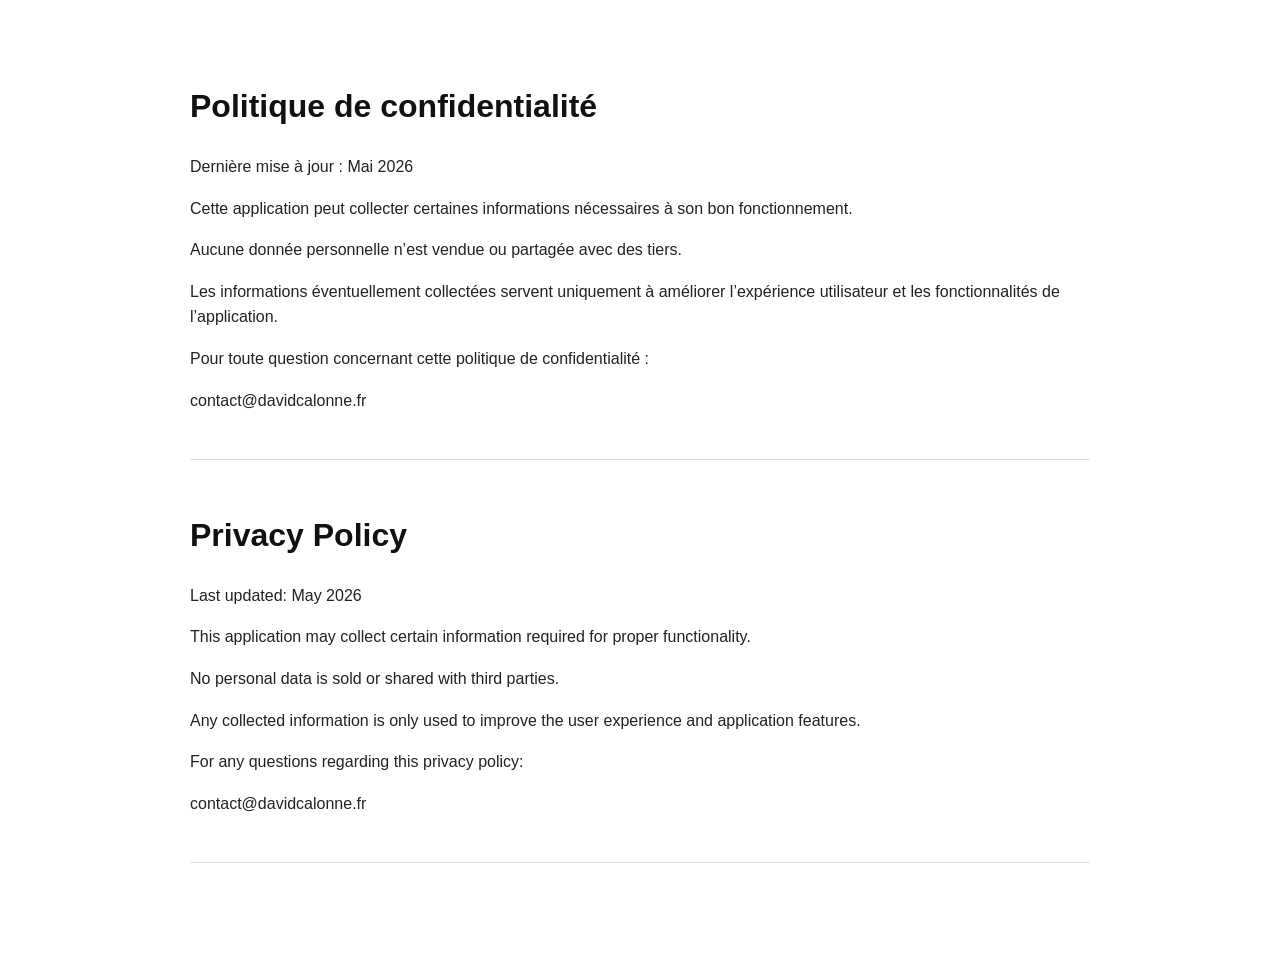
==== privacy.html @ a15825bd "add" ====
<!DOCTYPE html>
<html lang="fr">
<head>
  <meta charset="UTF-8" />
  <meta name="viewport" content="width=device-width, initial-scale=1.0" />
  <title>Privacy Policy / Politique de confidentialité</title>
  <style>
    body {
      font-family: Arial, sans-serif;
      max-width: 900px;
      margin: 40px auto;
      padding: 20px;
      line-height: 1.6;
      color: #222;
    }

    h1, h2 {
      color: #111;
    }

    .lang {
      margin-bottom: 50px;
      padding-bottom: 30px;
      border-bottom: 1px solid #ddd;
    }
  </style>
</head>
<body>

  <div class="lang">
    <h1>Politique de confidentialité</h1>

    <p>Dernière mise à jour : Mai 2026</p>

    <p>
      Cette application peut collecter certaines informations nécessaires
      à son bon fonctionnement.
    </p>

    <p>
      Aucune donnée personnelle n’est vendue ou partagée avec des tiers.
    </p>

    <p>
      Les informations éventuellement collectées servent uniquement
      à améliorer l’expérience utilisateur et les fonctionnalités
      de l’application.
    </p>

    <p>
      Pour toute question concernant cette politique de confidentialité :
    </p>

    <p>
      contact@davidcalonne.fr
    </p>
  </div>

  <div class="lang">
    <h1>Privacy Policy</h1>

    <p>Last updated: May 2026</p>

    <p>
      This application may collect certain information required
      for proper functionality.
    </p>

    <p>
      No personal data is sold or shared with third parties.
    </p>

    <p>
      Any collected information is only used to improve the user
      experience and application features.
    </p>

    <p>
      For any questions regarding this privacy policy:
    </p>

    <p>
      contact@davidcalonne.fr
    </p>
  </div>

</body>
</html>
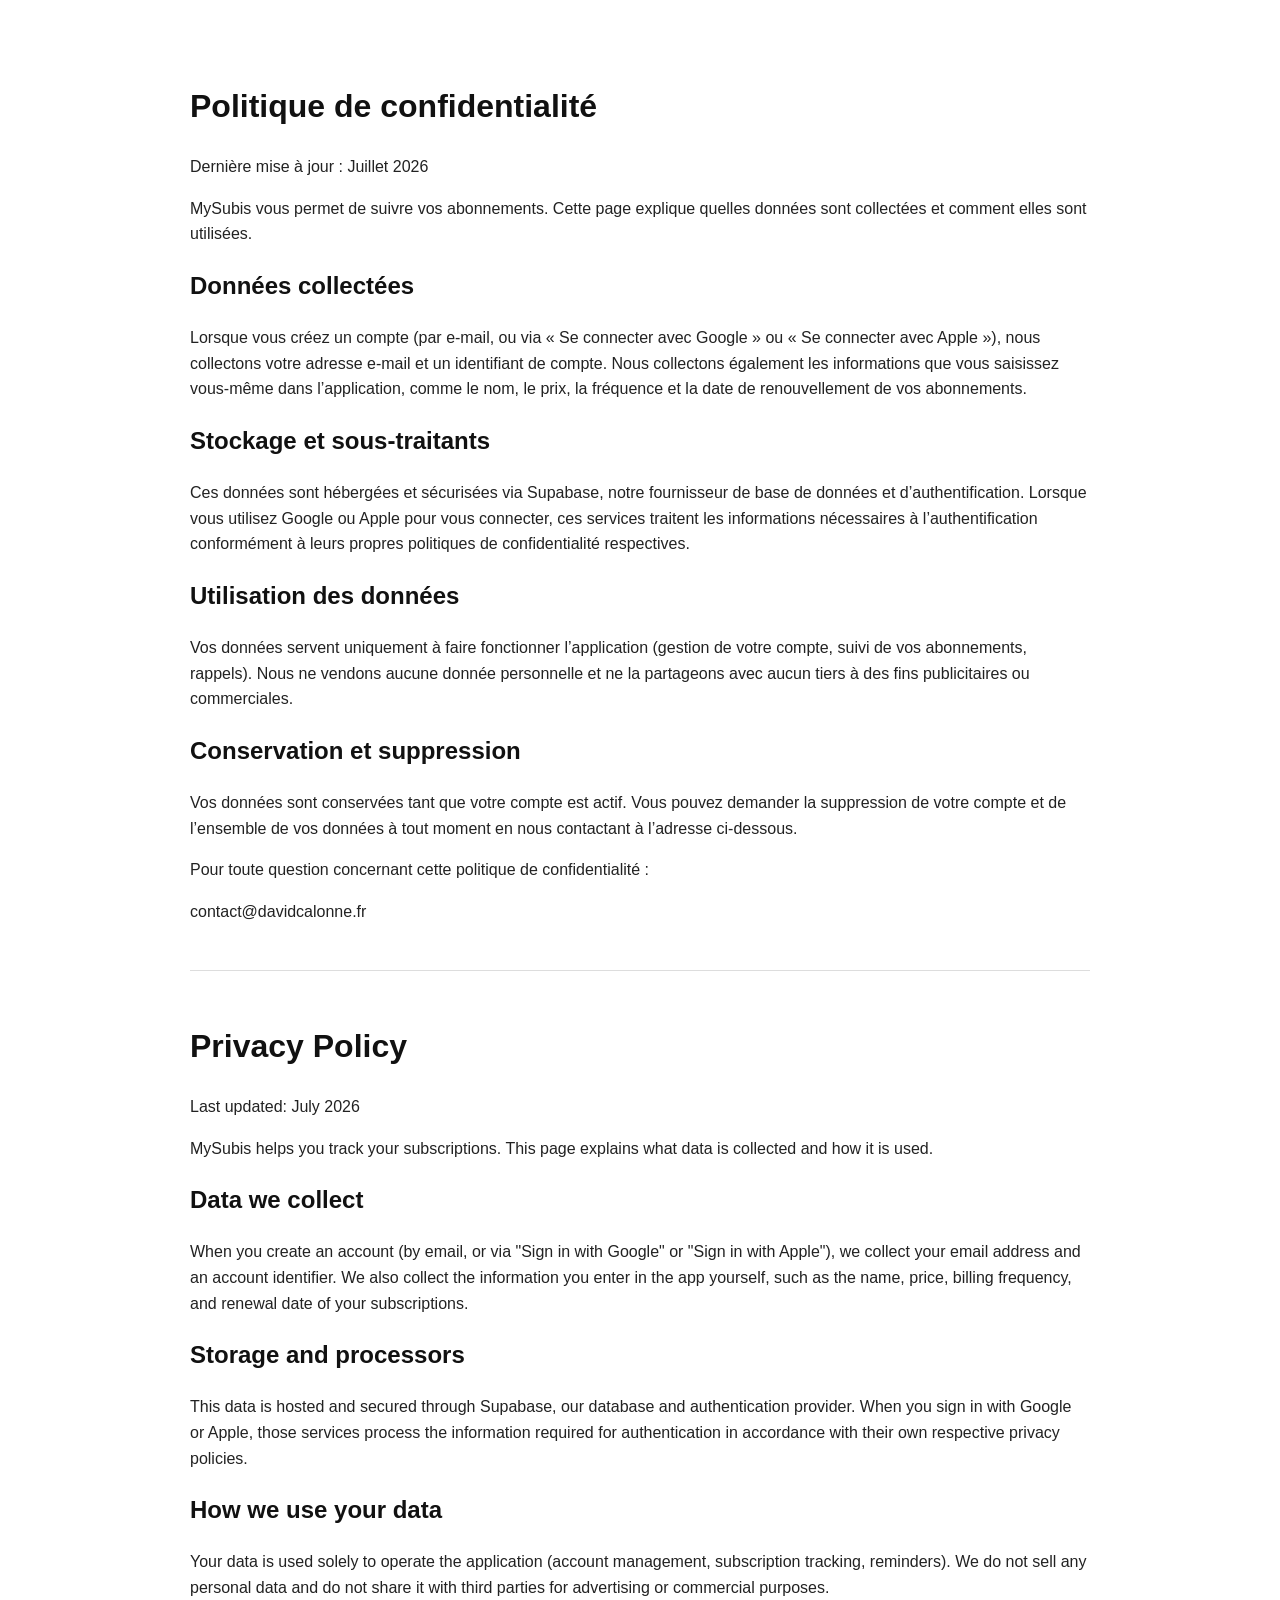
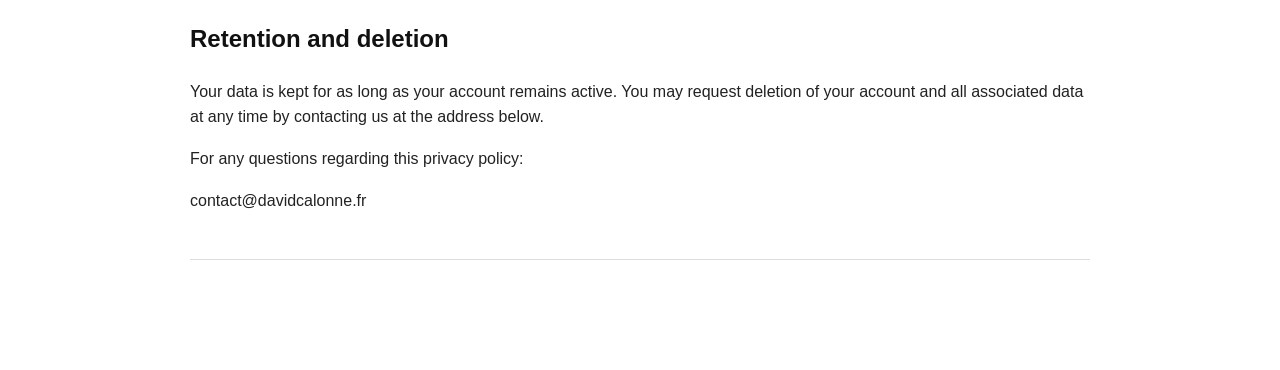
==== commit 5ed17696: "update" ====
--- a/privacy.html
+++ b/privacy.html
@@ -30,21 +30,46 @@
   <div class="lang">
     <h1>Politique de confidentialité</h1>
 
-    <p>Dernière mise à jour : Mai 2026</p>
+    <p>Dernière mise à jour : Juillet 2026</p>
 
     <p>
-      Cette application peut collecter certaines informations nécessaires
-      à son bon fonctionnement.
+      MySubis vous permet de suivre vos abonnements. Cette page explique
+      quelles données sont collectées et comment elles sont utilisées.
     </p>
 
+    <h2>Données collectées</h2>
     <p>
-      Aucune donnée personnelle n’est vendue ou partagée avec des tiers.
+      Lorsque vous créez un compte (par e-mail, ou via « Se connecter avec
+      Google » ou « Se connecter avec Apple »), nous collectons votre adresse
+      e-mail et un identifiant de compte. Nous collectons également les
+      informations que vous saisissez vous-même dans l’application, comme
+      le nom, le prix, la fréquence et la date de renouvellement de vos
+      abonnements.
     </p>
 
+    <h2>Stockage et sous-traitants</h2>
     <p>
-      Les informations éventuellement collectées servent uniquement
-      à améliorer l’expérience utilisateur et les fonctionnalités
-      de l’application.
+      Ces données sont hébergées et sécurisées via Supabase, notre
+      fournisseur de base de données et d’authentification. Lorsque vous
+      utilisez Google ou Apple pour vous connecter, ces services traitent
+      les informations nécessaires à l’authentification conformément à
+      leurs propres politiques de confidentialité respectives.
+    </p>
+
+    <h2>Utilisation des données</h2>
+    <p>
+      Vos données servent uniquement à faire fonctionner l’application
+      (gestion de votre compte, suivi de vos abonnements, rappels).
+      Nous ne vendons aucune donnée personnelle et ne la partageons avec
+      aucun tiers à des fins publicitaires ou commerciales.
+    </p>
+
+    <h2>Conservation et suppression</h2>
+    <p>
+      Vos données sont conservées tant que votre compte est actif.
+      Vous pouvez demander la suppression de votre compte et de
+      l’ensemble de vos données à tout moment en nous contactant à
+      l’adresse ci-dessous.
     </p>
 
     <p>
@@ -59,20 +84,43 @@
   <div class="lang">
     <h1>Privacy Policy</h1>
 
-    <p>Last updated: May 2026</p>
+    <p>Last updated: July 2026</p>
 
     <p>
-      This application may collect certain information required
-      for proper functionality.
+      MySubis helps you track your subscriptions. This page explains what
+      data is collected and how it is used.
     </p>
 
+    <h2>Data we collect</h2>
     <p>
-      No personal data is sold or shared with third parties.
+      When you create an account (by email, or via "Sign in with Google" or
+      "Sign in with Apple"), we collect your email address and an account
+      identifier. We also collect the information you enter in the app
+      yourself, such as the name, price, billing frequency, and renewal
+      date of your subscriptions.
     </p>
 
+    <h2>Storage and processors</h2>
     <p>
-      Any collected information is only used to improve the user
-      experience and application features.
+      This data is hosted and secured through Supabase, our database and
+      authentication provider. When you sign in with Google or Apple,
+      those services process the information required for authentication
+      in accordance with their own respective privacy policies.
+    </p>
+
+    <h2>How we use your data</h2>
+    <p>
+      Your data is used solely to operate the application (account
+      management, subscription tracking, reminders). We do not sell any
+      personal data and do not share it with third parties for advertising
+      or commercial purposes.
+    </p>
+
+    <h2>Retention and deletion</h2>
+    <p>
+      Your data is kept for as long as your account remains active.
+      You may request deletion of your account and all associated data
+      at any time by contacting us at the address below.
     </p>
 
     <p>
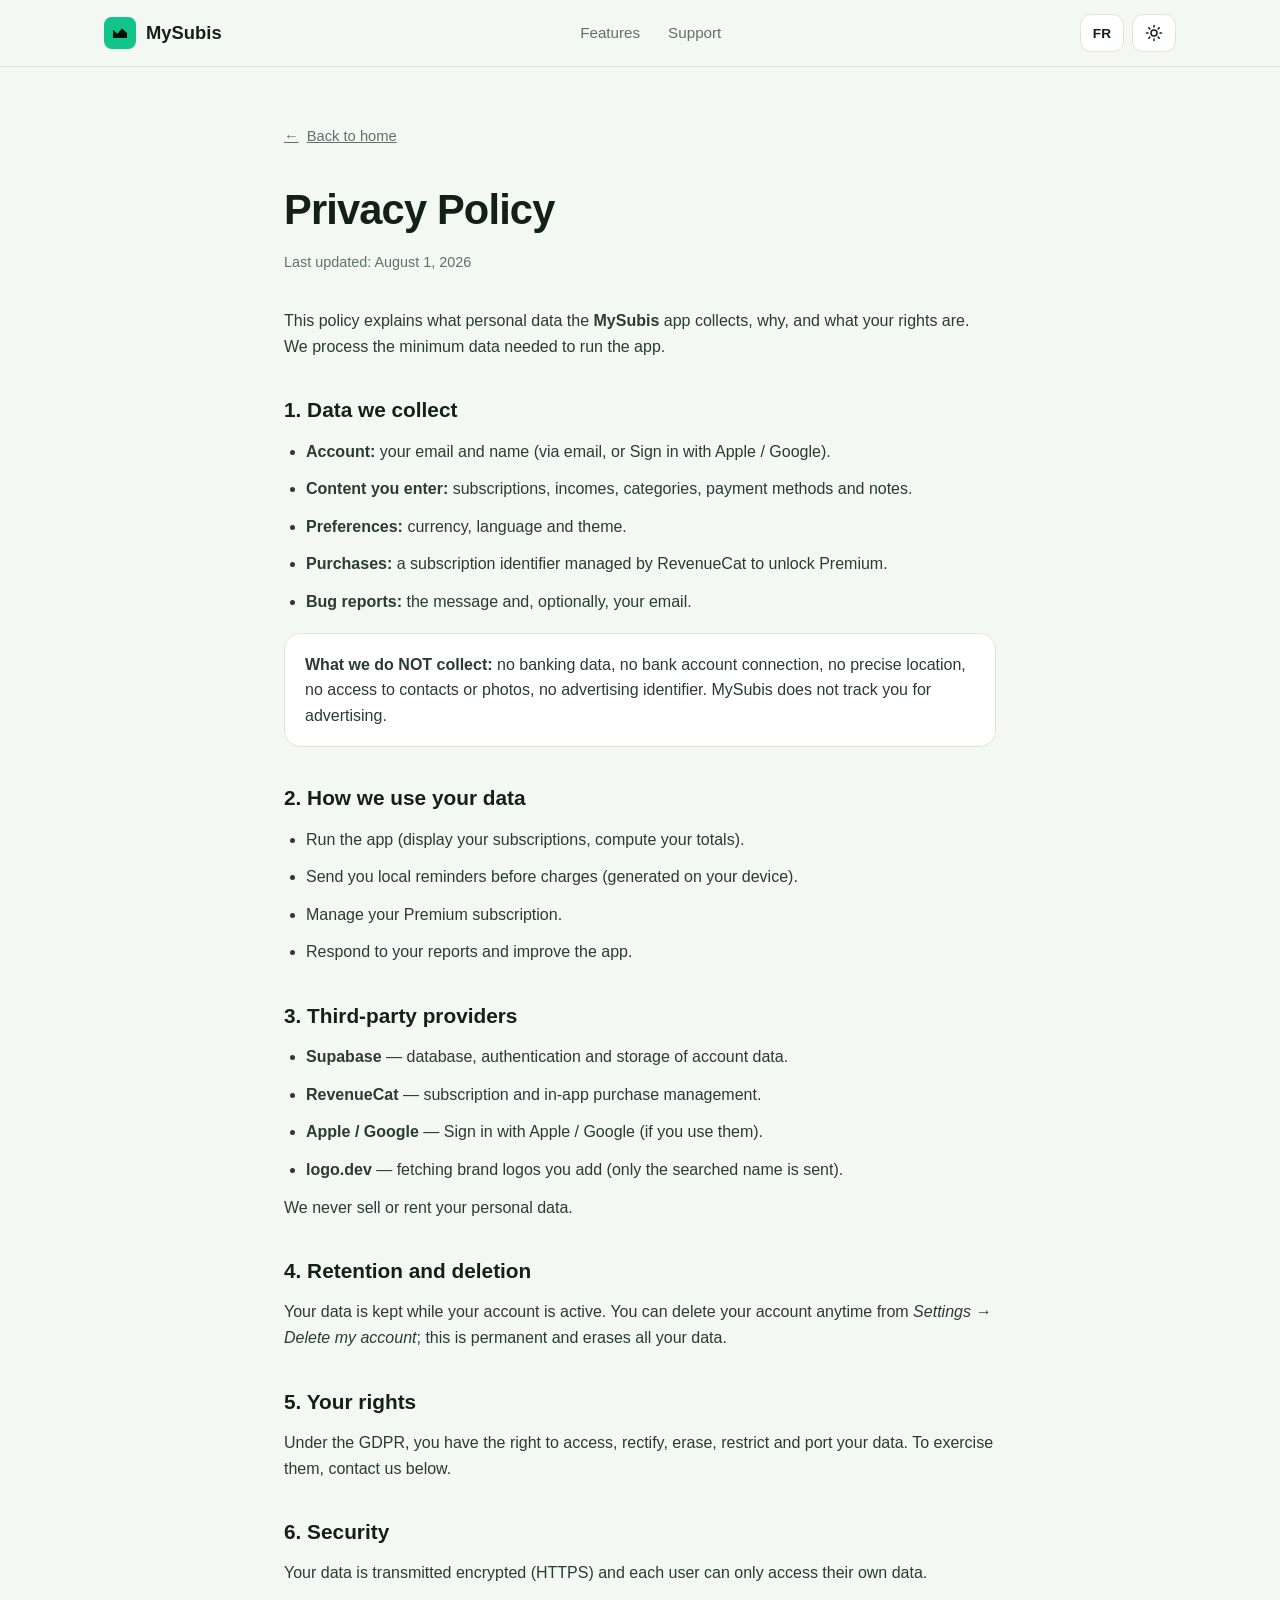
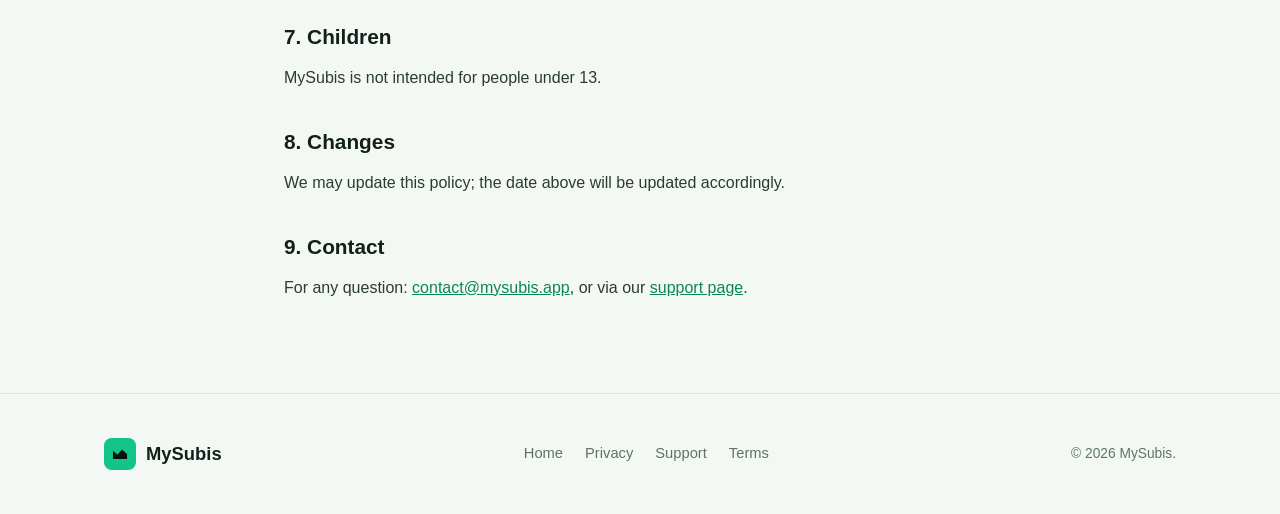
==== commit fd254a11: "new" ====
--- a/privacy.html
+++ b/privacy.html
@@ -1,136 +1,165 @@
-<!DOCTYPE html>
-<html lang="fr">
+<!doctype html>
+<html lang="fr" data-lang="fr">
 <head>
-  <meta charset="UTF-8" />
-  <meta name="viewport" content="width=device-width, initial-scale=1.0" />
-  <title>Privacy Policy / Politique de confidentialité</title>
-  <style>
-    body {
-      font-family: Arial, sans-serif;
-      max-width: 900px;
-      margin: 40px auto;
-      padding: 20px;
-      line-height: 1.6;
-      color: #222;
-    }
-
-    h1, h2 {
-      color: #111;
-    }
-
-    .lang {
-      margin-bottom: 50px;
-      padding-bottom: 30px;
-      border-bottom: 1px solid #ddd;
-    }
-  </style>
+  <meta charset="utf-8" />
+  <meta name="viewport" content="width=device-width, initial-scale=1" />
+  <title>Politique de confidentialité — MySubis</title>
+  <meta name="description" content="Politique de confidentialité de l'application MySubis : quelles données sont collectées, comment elles sont utilisées et vos droits." />
+  <meta name="theme-color" content="#0b1310" />
+  <meta name="robots" content="index, follow" />
+  <link rel="canonical" href="https://mysubis.app/privacy.html" />
+  <meta property="og:title" content="Politique de confidentialité — MySubis" />
+  <meta property="og:url" content="https://mysubis.app/privacy.html" />
+  <link rel="icon" href="data:image/svg+xml,%3Csvg xmlns='http://www.w3.org/2000/svg' viewBox='0 0 100 100'%3E%3Crect width='100' height='100' rx='24' fill='%2312c48a'/%3E%3Cpath d='M28 66V40l14 12 14-16 16 14v16z' fill='%2304140d'/%3E%3C/svg%3E" />
+  <link rel="stylesheet" href="styles.css" />
 </head>
 <body>
+  <svg width="0" height="0" style="position:absolute" aria-hidden="true">
+    <symbol id="logo" viewBox="0 0 100 100"><rect width="100" height="100" rx="24" fill="#12c48a" /><path d="M28 66V40l14 12 14-16 16 14v16z" fill="#04140d" /></symbol>
+    <symbol id="moon" viewBox="0 0 24 24"><path fill="currentColor" d="M12 3a9 9 0 1 0 9 9c0-.46-.04-.92-.1-1.36a5.4 5.4 0 0 1-7.54-7.54c-.44-.06-.9-.1-1.36-.1z"/></symbol>
+    <symbol id="sun" viewBox="0 0 24 24"><g fill="none" stroke="currentColor" stroke-width="2" stroke-linecap="round"><circle cx="12" cy="12" r="4"/><path d="M12 2v2M12 20v2M2 12h2M20 12h2M5 5l1.5 1.5M17.5 17.5 19 19M19 5l-1.5 1.5M6.5 17.5 5 19"/></g></symbol>
+  </svg>
 
-  <div class="lang">
-    <h1>Politique de confidentialité</h1>
+  <header class="nav">
+    <div class="container nav__inner">
+      <a class="brand" href="index.html"><svg class="brand__mark" aria-hidden="true"><use href="#logo" /></svg> MySubis</a>
+      <nav class="nav__links" aria-label="Navigation">
+        <a href="index.html#features"><span class="lang-fr">Fonctionnalités</span><span class="lang-en">Features</span></a>
+        <a href="support.html">Support</a>
+      </nav>
+      <div class="nav__tools">
+        <button type="button" class="toggle" data-lang-toggle aria-label="Change language">EN</button>
+        <button type="button" class="toggle" data-theme-toggle aria-label="Toggle theme">
+          <svg class="moon" aria-hidden="true"><use href="#moon" /></svg>
+          <svg class="sun" aria-hidden="true"><use href="#sun" /></svg>
+        </button>
+      </div>
+    </div>
+  </header>
 
-    <p>Dernière mise à jour : Juillet 2026</p>
+  <main class="legal">
+    <div class="container legal__wrap">
+      <a class="back" href="index.html">← <span class="lang-fr">Retour à l'accueil</span><span class="lang-en">Back to home</span></a>
 
-    <p>
-      MySubis vous permet de suivre vos abonnements. Cette page explique
-      quelles données sont collectées et comment elles sont utilisées.
-    </p>
+      <!-- ===================== FR ===================== -->
+      <div class="lang-fr">
+        <h1>Politique de confidentialité</h1>
+        <p class="updated">Dernière mise à jour : 1er août 2026</p>
+        <p>La présente politique explique quelles données personnelles l'application <strong>MySubis</strong> collecte, pourquoi, et quels sont vos droits. Nous traitons le minimum de données nécessaires au fonctionnement de l'application.</p>
 
-    <h2>Données collectées</h2>
-    <p>
-      Lorsque vous créez un compte (par e-mail, ou via « Se connecter avec
-      Google » ou « Se connecter avec Apple »), nous collectons votre adresse
-      e-mail et un identifiant de compte. Nous collectons également les
-      informations que vous saisissez vous-même dans l’application, comme
-      le nom, le prix, la fréquence et la date de renouvellement de vos
-      abonnements.
-    </p>
+        <h2>1. Données que nous collectons</h2>
+        <ul>
+          <li><strong>Compte :</strong> votre adresse e-mail et votre nom (par e-mail, ou via Sign in with Apple / Google).</li>
+          <li><strong>Contenu que vous saisissez :</strong> abonnements, revenus, catégories, moyens de paiement et notes.</li>
+          <li><strong>Préférences :</strong> devise, langue et thème.</li>
+          <li><strong>Achats :</strong> un identifiant d'abonnement géré par RevenueCat pour débloquer le Premium.</li>
+          <li><strong>Signalements de bug :</strong> le message et, facultativement, votre e-mail.</li>
+        </ul>
+        <div class="box"><strong>Ce que nous ne collectons PAS :</strong> aucune donnée bancaire, aucune connexion à vos comptes bancaires, aucune localisation précise, aucun accès aux contacts ou photos, aucun identifiant publicitaire. MySubis ne vous piste pas à des fins publicitaires.</div>
 
-    <h2>Stockage et sous-traitants</h2>
-    <p>
-      Ces données sont hébergées et sécurisées via Supabase, notre
-      fournisseur de base de données et d’authentification. Lorsque vous
-      utilisez Google ou Apple pour vous connecter, ces services traitent
-      les informations nécessaires à l’authentification conformément à
-      leurs propres politiques de confidentialité respectives.
-    </p>
+        <h2>2. Comment nous utilisons vos données</h2>
+        <ul>
+          <li>Faire fonctionner l'application (afficher vos abonnements, calculer vos totaux).</li>
+          <li>Vous envoyer des rappels locaux avant vos prélèvements (générés sur votre appareil).</li>
+          <li>Gérer votre abonnement Premium.</li>
+          <li>Répondre à vos signalements et améliorer l'application.</li>
+        </ul>
 
-    <h2>Utilisation des données</h2>
-    <p>
-      Vos données servent uniquement à faire fonctionner l’application
-      (gestion de votre compte, suivi de vos abonnements, rappels).
-      Nous ne vendons aucune donnée personnelle et ne la partageons avec
-      aucun tiers à des fins publicitaires ou commerciales.
-    </p>
+        <h2>3. Prestataires tiers</h2>
+        <ul>
+          <li><strong>Supabase</strong> — base de données, authentification, stockage des données de compte.</li>
+          <li><strong>RevenueCat</strong> — gestion des abonnements et achats intégrés.</li>
+          <li><strong>Apple / Google</strong> — connexion via Sign in with Apple / Google (si vous les utilisez).</li>
+          <li><strong>logo.dev</strong> — récupération du logo des marques ajoutées (seul le nom recherché est transmis).</li>
+        </ul>
+        <p>Nous ne vendons ni ne louons vos données personnelles.</p>
 
-    <h2>Conservation et suppression</h2>
-    <p>
-      Vos données sont conservées tant que votre compte est actif.
-      Vous pouvez demander la suppression de votre compte et de
-      l’ensemble de vos données à tout moment en nous contactant à
-      l’adresse ci-dessous.
-    </p>
+        <h2>4. Conservation et suppression</h2>
+        <p>Vos données sont conservées tant que votre compte est actif. Vous pouvez supprimer votre compte à tout moment depuis <em>Réglages → Supprimer mon compte</em> ; cette action est définitive et efface l'ensemble de vos données.</p>
 
-    <p>
-      Pour toute question concernant cette politique de confidentialité :
-    </p>
+        <h2>5. Vos droits</h2>
+        <p>Conformément au RGPD, vous disposez d'un droit d'accès, de rectification, d'effacement, de limitation et de portabilité. Pour les exercer, contactez-nous ci-dessous.</p>
 
-    <p>
-      contact@davidcalonne.fr
-    </p>
-  </div>
+        <h2>6. Sécurité</h2>
+        <p>Vos données sont transmises de manière chiffrée (HTTPS) et chaque utilisateur ne peut accéder qu'à ses propres données.</p>
 
-  <div class="lang">
-    <h1>Privacy Policy</h1>
+        <h2>7. Enfants</h2>
+        <p>MySubis ne s'adresse pas aux personnes de moins de 13 ans.</p>
 
-    <p>Last updated: July 2026</p>
+        <h2>8. Modifications</h2>
+        <p>Nous pouvons mettre à jour cette politique ; la date ci-dessus sera alors modifiée.</p>
 
-    <p>
-      MySubis helps you track your subscriptions. This page explains what
-      data is collected and how it is used.
-    </p>
+        <h2>9. Contact</h2>
+        <p>Pour toute question : <a href="mailto:contact@mysubis.app">contact@mysubis.app</a>, ou via notre <a href="support.html">page de support</a>.</p>
+      </div>
 
-    <h2>Data we collect</h2>
-    <p>
-      When you create an account (by email, or via "Sign in with Google" or
-      "Sign in with Apple"), we collect your email address and an account
-      identifier. We also collect the information you enter in the app
-      yourself, such as the name, price, billing frequency, and renewal
-      date of your subscriptions.
-    </p>
+      <!-- ===================== EN ===================== -->
+      <div class="lang-en">
+        <h1>Privacy Policy</h1>
+        <p class="updated">Last updated: August 1, 2026</p>
+        <p>This policy explains what personal data the <strong>MySubis</strong> app collects, why, and what your rights are. We process the minimum data needed to run the app.</p>
 
-    <h2>Storage and processors</h2>
-    <p>
-      This data is hosted and secured through Supabase, our database and
-      authentication provider. When you sign in with Google or Apple,
-      those services process the information required for authentication
-      in accordance with their own respective privacy policies.
-    </p>
+        <h2>1. Data we collect</h2>
+        <ul>
+          <li><strong>Account:</strong> your email and name (via email, or Sign in with Apple / Google).</li>
+          <li><strong>Content you enter:</strong> subscriptions, incomes, categories, payment methods and notes.</li>
+          <li><strong>Preferences:</strong> currency, language and theme.</li>
+          <li><strong>Purchases:</strong> a subscription identifier managed by RevenueCat to unlock Premium.</li>
+          <li><strong>Bug reports:</strong> the message and, optionally, your email.</li>
+        </ul>
+        <div class="box"><strong>What we do NOT collect:</strong> no banking data, no bank account connection, no precise location, no access to contacts or photos, no advertising identifier. MySubis does not track you for advertising.</div>
 
-    <h2>How we use your data</h2>
-    <p>
-      Your data is used solely to operate the application (account
-      management, subscription tracking, reminders). We do not sell any
-      personal data and do not share it with third parties for advertising
-      or commercial purposes.
-    </p>
+        <h2>2. How we use your data</h2>
+        <ul>
+          <li>Run the app (display your subscriptions, compute your totals).</li>
+          <li>Send you local reminders before charges (generated on your device).</li>
+          <li>Manage your Premium subscription.</li>
+          <li>Respond to your reports and improve the app.</li>
+        </ul>
 
-    <h2>Retention and deletion</h2>
-    <p>
-      Your data is kept for as long as your account remains active.
-      You may request deletion of your account and all associated data
-      at any time by contacting us at the address below.
-    </p>
+        <h2>3. Third-party providers</h2>
+        <ul>
+          <li><strong>Supabase</strong> — database, authentication and storage of account data.</li>
+          <li><strong>RevenueCat</strong> — subscription and in-app purchase management.</li>
+          <li><strong>Apple / Google</strong> — Sign in with Apple / Google (if you use them).</li>
+          <li><strong>logo.dev</strong> — fetching brand logos you add (only the searched name is sent).</li>
+        </ul>
+        <p>We never sell or rent your personal data.</p>
 
-    <p>
-      For any questions regarding this privacy policy:
-    </p>
+        <h2>4. Retention and deletion</h2>
+        <p>Your data is kept while your account is active. You can delete your account anytime from <em>Settings → Delete my account</em>; this is permanent and erases all your data.</p>
 
-    <p>
-      contact@davidcalonne.fr
-    </p>
-  </div>
+        <h2>5. Your rights</h2>
+        <p>Under the GDPR, you have the right to access, rectify, erase, restrict and port your data. To exercise them, contact us below.</p>
 
+        <h2>6. Security</h2>
+        <p>Your data is transmitted encrypted (HTTPS) and each user can only access their own data.</p>
+
+        <h2>7. Children</h2>
+        <p>MySubis is not intended for people under 13.</p>
+
+        <h2>8. Changes</h2>
+        <p>We may update this policy; the date above will be updated accordingly.</p>
+
+        <h2>9. Contact</h2>
+        <p>For any question: <a href="mailto:contact@mysubis.app">contact@mysubis.app</a>, or via our <a href="support.html">support page</a>.</p>
+      </div>
+    </div>
+  </main>
+
+  <footer class="footer">
+    <div class="container footer__inner">
+      <a class="brand" href="index.html"><svg class="brand__mark" aria-hidden="true"><use href="#logo" /></svg> MySubis</a>
+      <nav class="footer__links" aria-label="Footer">
+        <a href="index.html"><span class="lang-fr">Accueil</span><span class="lang-en">Home</span></a>
+        <a href="privacy.html"><span class="lang-fr">Confidentialité</span><span class="lang-en">Privacy</span></a>
+        <a href="support.html">Support</a>
+        <a href="https://www.apple.com/legal/internet-services/itunes/dev/stdeula/" target="_blank" rel="noopener"><span class="lang-fr">Conditions</span><span class="lang-en">Terms</span></a>
+      </nav>
+      <p class="footer__copy">© 2026 MySubis.</p>
+    </div>
+  </footer>
+
+  <script src="script.js"></script>
 </body>
-</html>+</html>
--- a/styles.css
+++ b/styles.css
@@ -0,0 +1,323 @@
+/* MySubis — site de présentation. Palette alignée sur l'app (dark + light). */
+
+/* ---- Thème sombre (défaut) ---- */
+:root {
+  --bg: #0b1310;
+  --bg-2: #0e1a15;
+  --surface: #141f1a;
+  --surface-2: #1e2c25;
+  --border: #26352e;
+  --accent: #12c48a;
+  --accent-2: #34d399;
+  --gold: #eebb55;
+  --text: #edf4ef;
+  --muted: #8ba79a;
+  --prose: #cdddd4;
+  --shadow: rgba(0, 0, 0, 0.8);
+  --nav-bg: rgba(11, 19, 16, 0.72);
+  --radius: 20px;
+  --maxw: 1120px;
+  --font: -apple-system, BlinkMacSystemFont, "Segoe UI", Roboto, Helvetica, Arial,
+    "Apple Color Emoji", "Segoe UI Emoji", sans-serif;
+}
+
+/* ---- Thème clair ---- */
+@media (prefers-color-scheme: light) {
+  :root:not([data-theme]) {
+    --bg: #f4f8f5;
+    --bg-2: #ffffff;
+    --surface: #ffffff;
+    --surface-2: #eef4f0;
+    --border: #dbe6e0;
+    --accent: #0e9f6e;
+    --accent-2: #0a8754;
+    --gold: #a8780a;
+    --text: #13201a;
+    --muted: #5e7268;
+    --prose: #2a3b33;
+    --shadow: rgba(20, 40, 32, 0.18);
+    --nav-bg: rgba(244, 248, 245, 0.78);
+  }
+}
+:root[data-theme="light"] {
+  --bg: #f4f8f5;
+  --bg-2: #ffffff;
+  --surface: #ffffff;
+  --surface-2: #eef4f0;
+  --border: #dbe6e0;
+  --accent: #0e9f6e;
+  --accent-2: #0a8754;
+  --gold: #a8780a;
+  --text: #13201a;
+  --muted: #5e7268;
+  --prose: #2a3b33;
+  --shadow: rgba(20, 40, 32, 0.18);
+  --nav-bg: rgba(244, 248, 245, 0.78);
+}
+
+* { box-sizing: border-box; margin: 0; padding: 0; }
+html { scroll-behavior: smooth; -webkit-text-size-adjust: 100%; text-size-adjust: 100%; }
+body {
+  font-family: var(--font);
+  background: var(--bg);
+  color: var(--text);
+  line-height: 1.6;
+  overflow-x: hidden;
+  -webkit-font-smoothing: antialiased;
+  transition: background 0.3s, color 0.3s;
+}
+a { color: inherit; text-decoration: none; }
+img { max-width: 100%; display: block; }
+.container { width: 100%; max-width: var(--maxw); margin: 0 auto; padding: 0 24px; }
+
+/* ---- Visibilité par langue (piloté par [data-lang] sur <html>) ---- */
+[data-lang="fr"] .lang-en { display: none !important; }
+[data-lang="en"] .lang-fr { display: none !important; }
+
+/* ---------- Nav ---------- */
+.nav {
+  position: sticky; top: 0; z-index: 50;
+  background: var(--nav-bg);
+  -webkit-backdrop-filter: saturate(160%) blur(14px);
+  backdrop-filter: saturate(160%) blur(14px);
+  border-bottom: 1px solid var(--border);
+}
+.nav__inner { display: flex; align-items: center; justify-content: space-between; height: 66px; gap: 16px; }
+.brand { display: flex; align-items: center; gap: 10px; font-weight: 700; font-size: 1.15rem; }
+.brand__mark { width: 32px; height: 32px; }
+.nav__links { display: flex; align-items: center; gap: 28px; }
+.nav__links a { color: var(--muted); font-size: 0.95rem; transition: color 0.2s; }
+.nav__links a:hover { color: var(--text); }
+.nav__tools { display: flex; align-items: center; gap: 8px; }
+
+/* Toggles thème + langue */
+.toggle {
+  display: inline-flex; align-items: center; justify-content: center; gap: 6px;
+  height: 38px; min-width: 38px; padding: 0 12px; border-radius: 11px;
+  background: var(--surface); border: 1px solid var(--border); color: var(--text);
+  font-weight: 600; font-size: 0.85rem; cursor: pointer; transition: background 0.2s, transform 0.15s;
+}
+.toggle:hover { background: var(--surface-2); }
+.toggle:active { transform: scale(0.94); }
+.toggle svg { width: 18px; height: 18px; }
+.toggle .sun { display: none; }
+[data-theme="light"] .toggle .sun, :root:not([data-theme]) .toggle .sun { display: block; }
+[data-theme="light"] .toggle .moon, :root:not([data-theme]) .toggle .moon { display: none; }
+@media (prefers-color-scheme: dark) {
+  :root:not([data-theme]) .toggle .sun { display: none; }
+  :root:not([data-theme]) .toggle .moon { display: block; }
+}
+
+/* ---------- Buttons ---------- */
+.btn {
+  display: inline-flex; align-items: center; justify-content: center; gap: 8px;
+  padding: 13px 22px; border-radius: 14px; font-weight: 600; font-size: 0.98rem;
+  border: 1px solid transparent; cursor: pointer; transition: transform 0.15s, filter 0.2s, background 0.2s;
+}
+.btn:active { transform: scale(0.97); }
+.btn--primary { background: linear-gradient(135deg, var(--accent), var(--accent-2)); color: #04140d; }
+.btn--primary:hover { filter: brightness(1.08); }
+.btn--ghost { background: var(--surface); border-color: var(--border); color: var(--text); }
+.btn--ghost:hover { background: var(--surface-2); }
+
+/* ---------- Hero ---------- */
+.hero { position: relative; padding: 84px 0 72px; overflow: hidden; }
+.hero::before {
+  content: ""; position: absolute; inset: -40% 0 auto 0; height: 620px;
+  background: radial-gradient(60% 60% at 50% 0%, rgba(18, 196, 138, 0.18), transparent 70%);
+  pointer-events: none;
+}
+.hero__grid { position: relative; display: grid; grid-template-columns: 1.05fr 0.95fr; gap: 48px; align-items: center; }
+.badge {
+  display: inline-flex; align-items: center; gap: 8px; padding: 7px 14px; border-radius: 999px;
+  background: rgba(18, 196, 138, 0.1); border: 1px solid rgba(18, 196, 138, 0.28);
+  color: var(--accent-2); font-size: 0.82rem; font-weight: 600; margin-bottom: 22px;
+}
+.hero h1 { font-size: clamp(2.3rem, 5vw, 3.5rem); line-height: 1.08; letter-spacing: -0.02em; font-weight: 800; }
+.hero h1 .grad { background: linear-gradient(120deg, var(--accent-2), var(--gold)); -webkit-background-clip: text; background-clip: text; -webkit-text-fill-color: transparent; }
+.hero p.lead { margin: 22px 0 30px; font-size: 1.18rem; color: var(--muted); max-width: 34ch; }
+.hero__actions { display: flex; flex-wrap: wrap; gap: 14px; }
+.hero__note { margin-top: 16px; font-size: 0.85rem; color: var(--muted); }
+
+/* Phone mockup avec screenshot réel */
+.phone { justify-self: center; width: 268px; border-radius: 44px; padding: 11px;
+  background: linear-gradient(160deg, #223029, #0f1712); border: 1px solid var(--border);
+  box-shadow: 0 40px 90px -30px var(--shadow); position: relative; }
+.phone__screen { border-radius: 34px; overflow: hidden; display: block; background: #000; aspect-ratio: 1179 / 2556; }
+.phone__screen img { width: 100%; height: 100%; object-fit: cover; }
+
+/* ---------- Sections ---------- */
+section { padding: 72px 0; }
+.section-head { text-align: center; max-width: 640px; margin: 0 auto 48px; }
+.section-head .eyebrow { color: var(--accent-2); font-weight: 700; font-size: 0.85rem; text-transform: uppercase; letter-spacing: 0.1em; }
+.section-head h2 { font-size: clamp(1.8rem, 3.5vw, 2.5rem); letter-spacing: -0.02em; margin: 10px 0 12px; font-weight: 800; }
+.section-head p { color: var(--muted); font-size: 1.08rem; }
+
+.features { display: grid; grid-template-columns: repeat(3, 1fr); gap: 20px; }
+.feature { background: var(--surface); border: 1px solid var(--border); border-radius: var(--radius); padding: 26px; transition: transform 0.2s, border-color 0.2s; }
+.feature:hover { transform: translateY(-4px); border-color: rgba(18, 196, 138, 0.4); }
+.feature__icon { width: 46px; height: 46px; border-radius: 13px; background: rgba(18, 196, 138, 0.12); display: grid; place-items: center; font-size: 1.4rem; margin-bottom: 16px; }
+.feature h3 { font-size: 1.12rem; margin-bottom: 8px; }
+.feature p { color: var(--muted); font-size: 0.96rem; }
+
+/* Stats band */
+.band { background: linear-gradient(180deg, var(--surface), var(--bg)); border-top: 1px solid var(--border); border-bottom: 1px solid var(--border); }
+.stats { display: grid; grid-template-columns: repeat(4, 1fr); gap: 24px; text-align: center; }
+.stat b { display: block; font-size: 2rem; font-weight: 800; color: var(--accent-2); }
+.stat span { color: var(--muted); font-size: 0.92rem; }
+
+/* ---------- Comparatif Gratuit / Premium ---------- */
+.compare { max-width: 760px; margin: 0 auto; border: 1px solid var(--border); border-radius: 24px; overflow: hidden; background: var(--surface); }
+.compare table { width: 100%; border-collapse: collapse; }
+.compare th, .compare td { padding: 16px 18px; text-align: left; border-bottom: 1px solid var(--border); font-size: 0.96rem; }
+.compare thead th { font-size: 0.9rem; text-transform: uppercase; letter-spacing: 0.06em; color: var(--muted); font-weight: 700; }
+.compare thead th:nth-child(3) { color: var(--gold); }
+.compare td:nth-child(2), .compare td:nth-child(3),
+.compare th:nth-child(2), .compare th:nth-child(3) { text-align: center; width: 22%; }
+.compare tbody td:first-child { color: var(--text); font-weight: 500; }
+.compare tr:last-child td { border-bottom: none; }
+.compare .yes { color: var(--accent-2); font-weight: 800; }
+.compare .no { color: var(--muted); }
+.compare .col-premium { background: rgba(238, 187, 85, 0.06); }
+.compare .price-row td { font-weight: 700; }
+.compare-cta { text-align: center; margin-top: 28px; }
+
+/* Premium */
+.premium-card { background: linear-gradient(150deg, rgba(238,187,85,0.12), var(--surface)); border: 1px solid rgba(238,187,85,0.3); border-radius: 26px; padding: 44px; text-align: center; }
+.premium-card h2 { font-size: clamp(1.7rem, 3vw, 2.3rem); font-weight: 800; }
+.premium-card .price { font-size: 2.4rem; font-weight: 800; margin: 14px 0 6px; }
+.premium-card .price span { font-size: 1rem; color: var(--muted); font-weight: 500; }
+
+/* CTA final */
+.cta { text-align: center; }
+.cta h2 { font-size: clamp(1.9rem, 3.5vw, 2.6rem); font-weight: 800; letter-spacing: -0.02em; }
+.cta p { color: var(--muted); margin: 14px 0 28px; font-size: 1.1rem; }
+.cta-badge { display: flex; justify-content: center; }
+
+/* ---------- Footer ---------- */
+.footer { border-top: 1px solid var(--border); padding: 44px 0; background: var(--bg); }
+.footer__inner { display: flex; flex-wrap: wrap; justify-content: space-between; gap: 24px; align-items: center; }
+.footer__links { display: flex; flex-wrap: wrap; gap: 22px; }
+.footer__links a { color: var(--muted); font-size: 0.92rem; transition: color 0.2s; }
+.footer__links a:hover { color: var(--text); }
+.footer__copy { color: var(--muted); font-size: 0.86rem; }
+
+/* ---------- Legal pages (prose) ---------- */
+.legal { padding: 56px 0 80px; }
+.legal__wrap { max-width: 760px; margin: 0 auto; }
+.legal h1 { font-size: clamp(2rem, 4vw, 2.6rem); font-weight: 800; letter-spacing: -0.02em; margin-bottom: 8px; }
+.legal .updated { color: var(--muted); font-size: 0.9rem; margin-bottom: 34px; }
+.legal h2 { font-size: 1.3rem; margin: 34px 0 12px; font-weight: 700; }
+.legal p, .legal li { color: var(--prose); margin-bottom: 12px; }
+.legal ul { padding-left: 22px; margin-bottom: 12px; }
+.legal a { color: var(--accent-2); text-decoration: underline; }
+.legal .back { display: inline-flex; align-items: center; gap: 8px; color: var(--muted); margin-bottom: 28px; font-size: 0.92rem; }
+.legal .box { background: var(--surface); border: 1px solid var(--border); border-radius: 16px; padding: 18px 20px; margin: 18px 0; color: var(--prose); }
+
+/* ---------- FAQ ---------- */
+.faq { max-width: 760px; margin: 0 auto; display: flex; flex-direction: column; gap: 12px; }
+.faq details { background: var(--surface); border: 1px solid var(--border); border-radius: 16px; padding: 4px 20px; }
+.faq summary { cursor: pointer; font-weight: 600; padding: 16px 0; list-style: none; display: flex; justify-content: space-between; align-items: center; gap: 16px; }
+.faq summary::-webkit-details-marker { display: none; }
+.faq summary::after { content: "+"; color: var(--accent-2); font-size: 1.4rem; }
+.faq details[open] summary::after { content: "−"; }
+.faq details p { color: var(--muted); padding-bottom: 16px; }
+
+/* ---------- Responsive ---------- */
+@media (max-width: 860px) {
+  .hero__grid { grid-template-columns: 1fr; gap: 40px; }
+  .hero p.lead { max-width: none; }
+  .features { grid-template-columns: 1fr 1fr; }
+  .stats { grid-template-columns: 1fr 1fr; gap: 32px; }
+  .nav__links { display: none; }
+}
+@media (max-width: 520px) {
+  .features { grid-template-columns: 1fr; }
+  section { padding: 56px 0; }
+  .hero { padding: 56px 0; }
+  .compare th, .compare td { padding: 13px 12px; font-size: 0.9rem; }
+}
+@media (prefers-reduced-motion: reduce) { * { scroll-behavior: auto; transition: none; } }
+
+/* =====================================================================
+   POLISH — finitions pro
+   ===================================================================== */
+
+/* Accessibilité focus */
+:focus-visible { outline: 2px solid var(--accent-2); outline-offset: 3px; border-radius: 6px; }
+
+/* Nav : ombre au scroll */
+.nav { transition: box-shadow 0.3s, background 0.3s; }
+.nav.scrolled { box-shadow: 0 8px 30px -12px var(--shadow); }
+
+/* Hero : grille de points subtile en fond */
+.hero::after {
+  content: ""; position: absolute; inset: 0; z-index: -1; pointer-events: none;
+  background-image: radial-gradient(currentColor 1px, transparent 1px);
+  background-size: 34px 34px; color: var(--border); opacity: 0.4;
+  -webkit-mask-image: radial-gradient(70% 55% at 50% 0%, #000, transparent 75%);
+  mask-image: radial-gradient(70% 55% at 50% 0%, #000, transparent 75%);
+}
+
+/* Ligne de confiance (étoiles) */
+.trust { display: flex; align-items: center; gap: 12px; margin-bottom: 24px; }
+.trust .stars { color: var(--gold); letter-spacing: 2px; font-size: 1rem; }
+.trust span { color: var(--muted); font-size: 0.9rem; }
+
+/* Badge App Store */
+.appstore {
+  display: inline-flex; align-items: center; gap: 11px; padding: 11px 20px 11px 16px;
+  background: #000; color: #fff; border-radius: 14px; border: 1px solid rgba(255,255,255,0.14);
+  transition: transform 0.15s, filter 0.2s;
+}
+.appstore:hover { filter: brightness(1.15); }
+.appstore:active { transform: scale(0.97); }
+.appstore svg { width: 26px; height: 26px; flex-shrink: 0; }
+.appstore .as-txt { display: flex; flex-direction: column; line-height: 1.15; text-align: left; }
+.appstore .as-txt small { font-size: 0.66rem; opacity: 0.85; letter-spacing: 0.02em; }
+.appstore .as-txt b { font-size: 1.12rem; font-weight: 600; letter-spacing: 0.01em; }
+[data-theme="light"] .appstore { border-color: rgba(0,0,0,0.1); }
+
+/* Halo sous le mockup */
+.phone { z-index: 1; }
+.phone::before {
+  content: ""; position: absolute; inset: -14% -10% -8%; z-index: -1;
+  background: radial-gradient(50% 50% at 50% 45%, rgba(18,196,138,0.34), transparent 70%);
+  filter: blur(30px); opacity: 0.7;
+}
+
+/* Feature : liseré dégradé au survol */
+.feature { position: relative; overflow: hidden; }
+.feature::before {
+  content: ""; position: absolute; left: 0; right: 0; top: 0; height: 3px;
+  background: linear-gradient(90deg, var(--accent), var(--gold));
+  transform: scaleX(0); transform-origin: left; transition: transform 0.35s;
+}
+.feature:hover::before { transform: scaleX(1); }
+
+/* Section « Comment ça marche » */
+.steps { display: grid; grid-template-columns: repeat(3, 1fr); gap: 24px; counter-reset: step; }
+.step { position: relative; background: var(--surface); border: 1px solid var(--border); border-radius: var(--radius); padding: 30px 26px 26px; }
+.step::before {
+  counter-increment: step; content: counter(step);
+  display: grid; place-items: center; width: 42px; height: 42px; margin-bottom: 16px;
+  border-radius: 12px; font-weight: 800; font-size: 1.1rem; color: #04140d;
+  background: linear-gradient(135deg, var(--accent), var(--accent-2));
+}
+.step h3 { font-size: 1.12rem; margin-bottom: 8px; }
+.step p { color: var(--muted); font-size: 0.96rem; }
+.step__line { position: absolute; top: 51px; right: -14px; width: 28px; height: 2px; background: var(--border); }
+.step:last-child .step__line { display: none; }
+
+/* Reveal au scroll (scopé .js pour rester visible si JS est absent) */
+.js .reveal { opacity: 0; transform: translateY(18px); transition: opacity 0.6s ease, transform 0.6s ease; }
+.js .reveal.in { opacity: 1; transform: none; }
+@media (prefers-reduced-motion: reduce) { .js .reveal { opacity: 1 !important; transform: none !important; } }
+
+/* Cartes premium/compare : ombres plus douces */
+.compare, .premium-card { box-shadow: 0 24px 60px -34px var(--shadow); }
+
+@media (max-width: 860px) {
+  .steps { grid-template-columns: 1fr; }
+  .step__line { display: none; }
+}
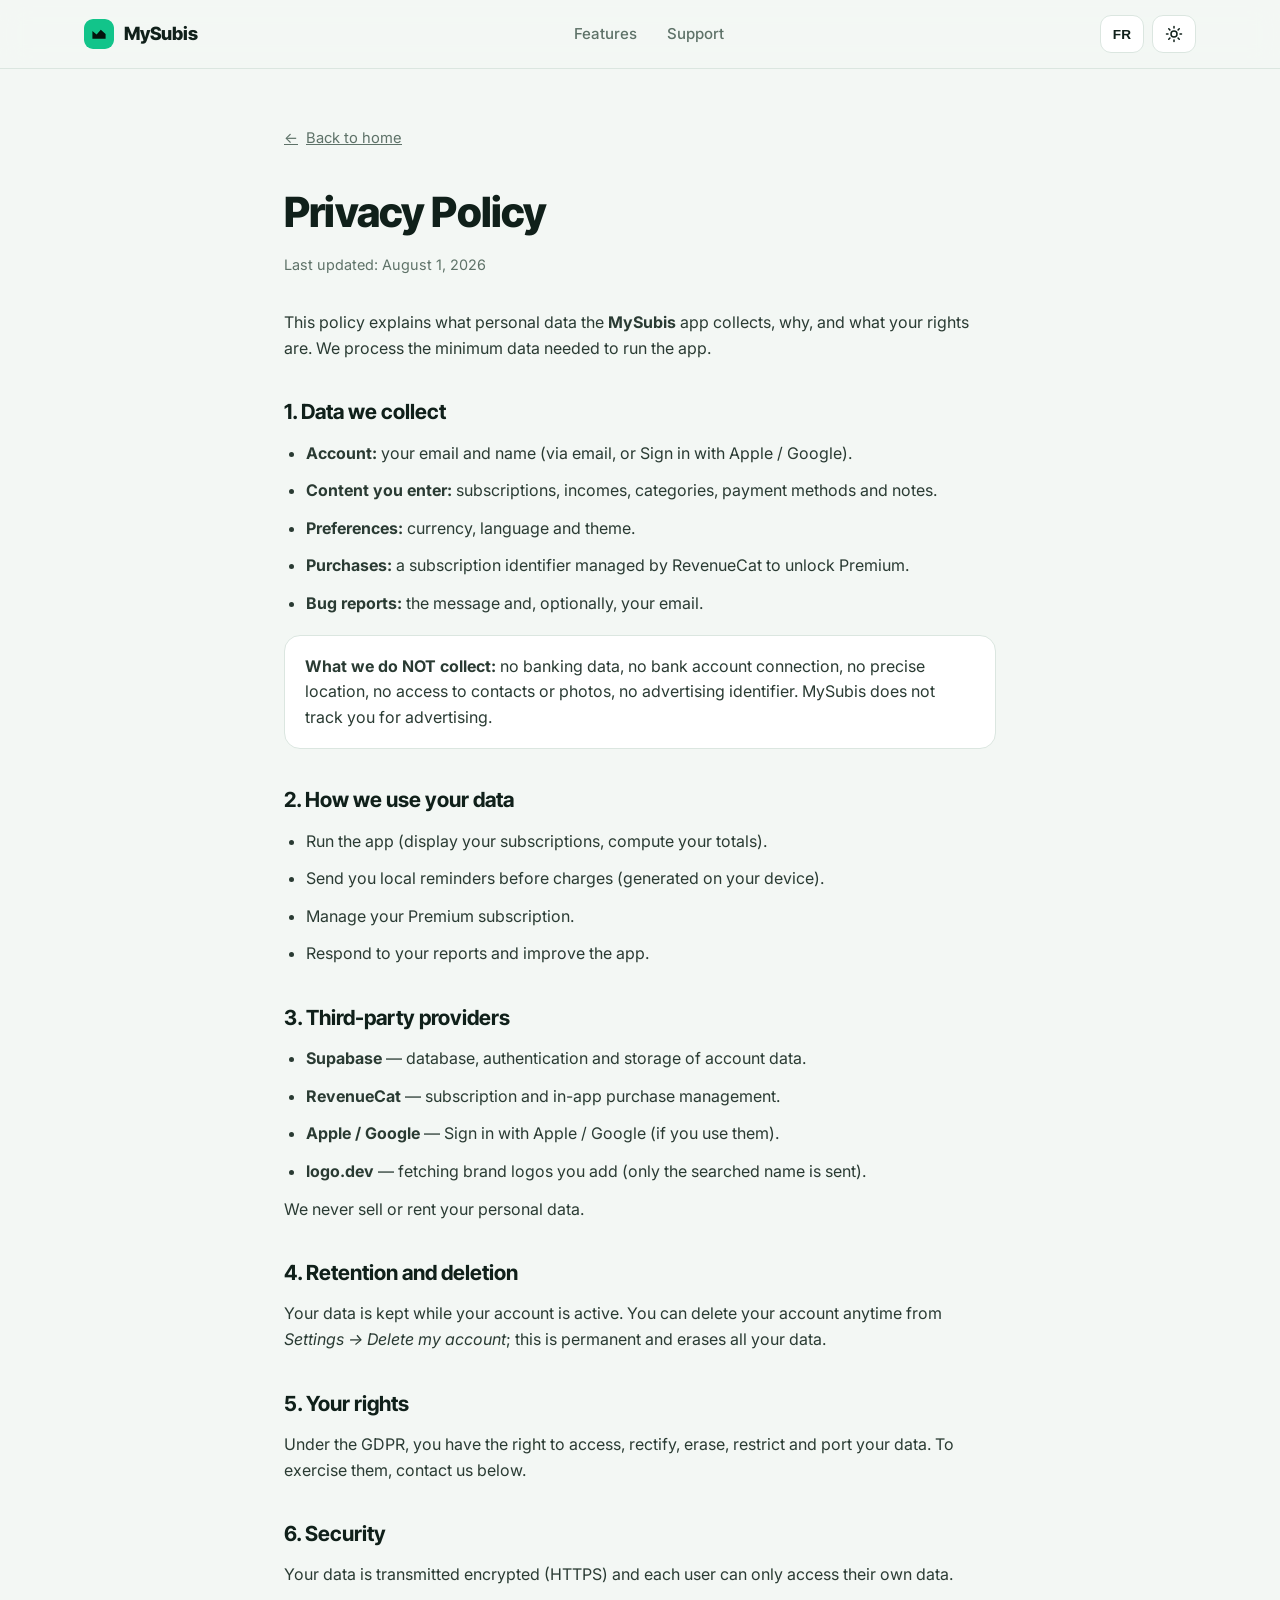
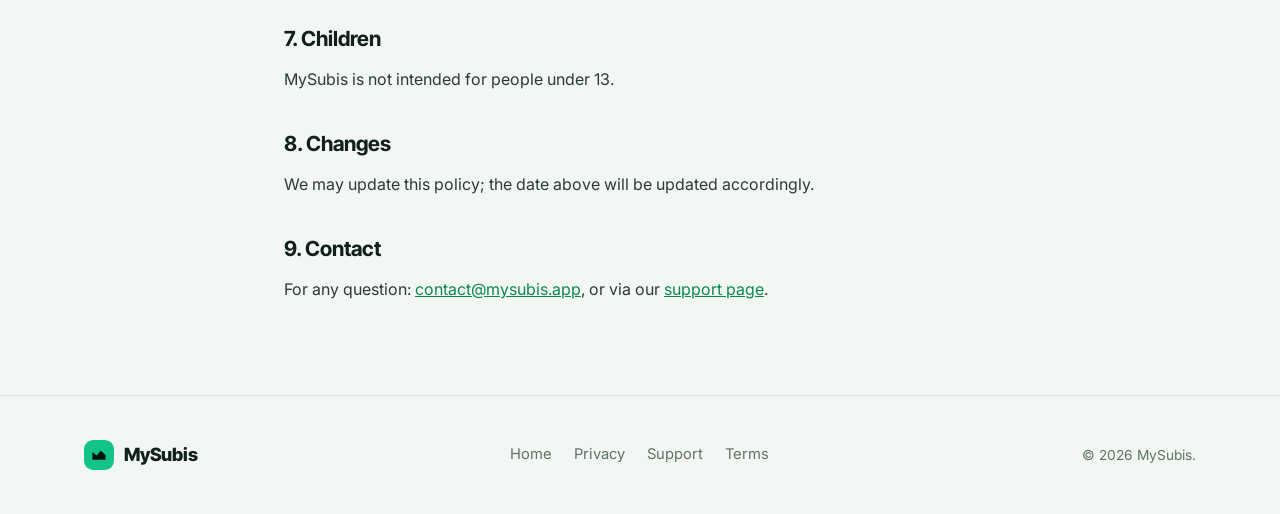
==== commit 7f10080a: "upgrade page" ====
--- a/privacy.html
+++ b/privacy.html
@@ -11,6 +11,9 @@
   <meta property="og:title" content="Politique de confidentialité — MySubis" />
   <meta property="og:url" content="https://mysubis.app/privacy.html" />
   <link rel="icon" href="data:image/svg+xml,%3Csvg xmlns='http://www.w3.org/2000/svg' viewBox='0 0 100 100'%3E%3Crect width='100' height='100' rx='24' fill='%2312c48a'/%3E%3Cpath d='M28 66V40l14 12 14-16 16 14v16z' fill='%2304140d'/%3E%3C/svg%3E" />
+  <link rel="preconnect" href="https://fonts.googleapis.com" />
+  <link rel="preconnect" href="https://fonts.gstatic.com" crossorigin />
+  <link href="https://fonts.googleapis.com/css2?family=Inter:wght@400;500;600;700;800;900&family=Inter+Tight:wght@600;700;800&display=swap" rel="stylesheet" />
   <link rel="stylesheet" href="styles.css" />
 </head>
 <body>
--- a/styles.css
+++ b/styles.css
@@ -2,57 +2,66 @@
 
 /* ---- Thème sombre (défaut) ---- */
 :root {
-  --bg: #0b1310;
-  --bg-2: #0e1a15;
-  --surface: #141f1a;
-  --surface-2: #1e2c25;
-  --border: #26352e;
+  --bg: #0a1210;
+  --bg-2: #0d1815;
+  --surface: #131e1a;
+  --surface-2: #1b2924;
+  --surface-3: #22322b;
+  --border: #253530;
+  --border-strong: #33463d;
   --accent: #12c48a;
   --accent-2: #34d399;
   --gold: #eebb55;
-  --text: #edf4ef;
+  --text: #f2f7f4;
   --muted: #8ba79a;
   --prose: #cdddd4;
-  --shadow: rgba(0, 0, 0, 0.8);
-  --nav-bg: rgba(11, 19, 16, 0.72);
-  --radius: 20px;
-  --maxw: 1120px;
-  --font: -apple-system, BlinkMacSystemFont, "Segoe UI", Roboto, Helvetica, Arial,
+  --shadow: rgba(0, 0, 0, 0.85);
+  --nav-bg: rgba(10, 18, 16, 0.7);
+  --radius-sm: 14px;
+  --radius: 22px;
+  --radius-lg: 30px;
+  --maxw: 1160px;
+  --font: "Inter", -apple-system, BlinkMacSystemFont, "Segoe UI", Roboto, Helvetica, Arial,
     "Apple Color Emoji", "Segoe UI Emoji", sans-serif;
+  --font-head: "Inter Tight", var(--font);
 }
 
 /* ---- Thème clair ---- */
 @media (prefers-color-scheme: light) {
   :root:not([data-theme]) {
-    --bg: #f4f8f5;
+    --bg: #f3f7f4;
     --bg-2: #ffffff;
     --surface: #ffffff;
     --surface-2: #eef4f0;
+    --surface-3: #e4ede7;
     --border: #dbe6e0;
+    --border-strong: #c5d5cc;
     --accent: #0e9f6e;
     --accent-2: #0a8754;
     --gold: #a8780a;
-    --text: #13201a;
+    --text: #10201a;
     --muted: #5e7268;
     --prose: #2a3b33;
-    --shadow: rgba(20, 40, 32, 0.18);
-    --nav-bg: rgba(244, 248, 245, 0.78);
+    --shadow: rgba(20, 40, 32, 0.14);
+    --nav-bg: rgba(243, 247, 244, 0.75);
   }
 }
 :root[data-theme="light"] {
-  --bg: #f4f8f5;
+  --bg: #f3f7f4;
   --bg-2: #ffffff;
   --surface: #ffffff;
   --surface-2: #eef4f0;
+  --surface-3: #e4ede7;
   --border: #dbe6e0;
+  --border-strong: #c5d5cc;
   --accent: #0e9f6e;
   --accent-2: #0a8754;
   --gold: #a8780a;
-  --text: #13201a;
+  --text: #10201a;
   --muted: #5e7268;
   --prose: #2a3b33;
-  --shadow: rgba(20, 40, 32, 0.18);
-  --nav-bg: rgba(244, 248, 245, 0.78);
+  --shadow: rgba(20, 40, 32, 0.14);
+  --nav-bg: rgba(243, 247, 244, 0.75);
 }
 
 * { box-sizing: border-box; margin: 0; padding: 0; }
@@ -64,11 +73,13 @@
   line-height: 1.6;
   overflow-x: hidden;
   -webkit-font-smoothing: antialiased;
+  text-rendering: optimizeLegibility;
   transition: background 0.3s, color 0.3s;
 }
 a { color: inherit; text-decoration: none; }
 img { max-width: 100%; display: block; }
 .container { width: 100%; max-width: var(--maxw); margin: 0 auto; padding: 0 24px; }
+h1, h2, h3 { font-family: var(--font-head); }
 
 /* ---- Visibilité par langue (piloté par [data-lang] sur <html>) ---- */
 [data-lang="fr"] .lang-en { display: none !important; }
@@ -82,11 +93,11 @@
   backdrop-filter: saturate(160%) blur(14px);
   border-bottom: 1px solid var(--border);
 }
-.nav__inner { display: flex; align-items: center; justify-content: space-between; height: 66px; gap: 16px; }
-.brand { display: flex; align-items: center; gap: 10px; font-weight: 700; font-size: 1.15rem; }
-.brand__mark { width: 32px; height: 32px; }
-.nav__links { display: flex; align-items: center; gap: 28px; }
-.nav__links a { color: var(--muted); font-size: 0.95rem; transition: color 0.2s; }
+.nav__inner { display: flex; align-items: center; justify-content: space-between; height: 68px; gap: 16px; }
+.brand { display: flex; align-items: center; gap: 10px; font-family: var(--font-head); font-weight: 800; font-size: 1.14rem; letter-spacing: -0.01em; }
+.brand__mark { width: 30px; height: 30px; border-radius: 9px; }
+.nav__links { display: flex; align-items: center; gap: 30px; }
+.nav__links a { color: var(--muted); font-size: 0.94rem; font-weight: 500; transition: color 0.2s; }
 .nav__links a:hover { color: var(--text); }
 .nav__tools { display: flex; align-items: center; gap: 8px; }
 
@@ -95,9 +106,9 @@
   display: inline-flex; align-items: center; justify-content: center; gap: 6px;
   height: 38px; min-width: 38px; padding: 0 12px; border-radius: 11px;
   background: var(--surface); border: 1px solid var(--border); color: var(--text);
-  font-weight: 600; font-size: 0.85rem; cursor: pointer; transition: background 0.2s, transform 0.15s;
-}
-.toggle:hover { background: var(--surface-2); }
+  font-weight: 600; font-size: 0.85rem; cursor: pointer; transition: background 0.2s, transform 0.15s, border-color 0.2s;
+}
+.toggle:hover { background: var(--surface-2); border-color: var(--border-strong); }
 .toggle:active { transform: scale(0.94); }
 .toggle svg { width: 18px; height: 18px; }
 .toggle .sun { display: none; }
@@ -111,86 +122,161 @@
 /* ---------- Buttons ---------- */
 .btn {
   display: inline-flex; align-items: center; justify-content: center; gap: 8px;
-  padding: 13px 22px; border-radius: 14px; font-weight: 600; font-size: 0.98rem;
-  border: 1px solid transparent; cursor: pointer; transition: transform 0.15s, filter 0.2s, background 0.2s;
+  padding: 14px 24px; border-radius: 14px; font-weight: 600; font-size: 0.98rem;
+  border: 1px solid transparent; cursor: pointer; transition: transform 0.15s, filter 0.2s, background 0.2s, box-shadow 0.2s;
 }
 .btn:active { transform: scale(0.97); }
-.btn--primary { background: linear-gradient(135deg, var(--accent), var(--accent-2)); color: #04140d; }
+.btn--primary { background: linear-gradient(135deg, var(--accent), var(--accent-2)); color: #04140d; box-shadow: 0 14px 30px -14px rgba(18, 196, 138, 0.55); }
 .btn--primary:hover { filter: brightness(1.08); }
 .btn--ghost { background: var(--surface); border-color: var(--border); color: var(--text); }
-.btn--ghost:hover { background: var(--surface-2); }
+.btn--ghost:hover { background: var(--surface-2); border-color: var(--border-strong); }
 
 /* ---------- Hero ---------- */
-.hero { position: relative; padding: 84px 0 72px; overflow: hidden; }
+.hero { position: relative; padding: 100px 0 84px; overflow: hidden; }
 .hero::before {
   content: ""; position: absolute; inset: -40% 0 auto 0; height: 620px;
-  background: radial-gradient(60% 60% at 50% 0%, rgba(18, 196, 138, 0.18), transparent 70%);
+  background: radial-gradient(60% 60% at 50% 0%, rgba(18, 196, 138, 0.16), transparent 70%);
   pointer-events: none;
 }
-.hero__grid { position: relative; display: grid; grid-template-columns: 1.05fr 0.95fr; gap: 48px; align-items: center; }
+.hero__grid { position: relative; display: grid; grid-template-columns: 1.05fr 0.95fr; gap: 56px; align-items: center; }
 .badge {
   display: inline-flex; align-items: center; gap: 8px; padding: 7px 14px; border-radius: 999px;
   background: rgba(18, 196, 138, 0.1); border: 1px solid rgba(18, 196, 138, 0.28);
-  color: var(--accent-2); font-size: 0.82rem; font-weight: 600; margin-bottom: 22px;
-}
-.hero h1 { font-size: clamp(2.3rem, 5vw, 3.5rem); line-height: 1.08; letter-spacing: -0.02em; font-weight: 800; }
+  color: var(--accent-2); font-size: 0.82rem; font-weight: 600; margin-bottom: 24px;
+}
+.hero h1 { font-size: clamp(2.4rem, 5vw, 3.7rem); line-height: 1.06; letter-spacing: -0.03em; font-weight: 800; }
 .hero h1 .grad { background: linear-gradient(120deg, var(--accent-2), var(--gold)); -webkit-background-clip: text; background-clip: text; -webkit-text-fill-color: transparent; }
-.hero p.lead { margin: 22px 0 30px; font-size: 1.18rem; color: var(--muted); max-width: 34ch; }
+.hero p.lead { margin: 24px 0 30px; font-size: 1.18rem; color: var(--muted); max-width: 36ch; }
 .hero__actions { display: flex; flex-wrap: wrap; gap: 14px; }
-.hero__note { margin-top: 16px; font-size: 0.85rem; color: var(--muted); }
-
-/* Phone mockup avec screenshot réel */
-.phone { justify-self: center; width: 268px; border-radius: 44px; padding: 11px;
+.hero__note { margin-top: 18px; font-size: 0.85rem; color: var(--muted); }
+
+/* Phone mockup avec screenshot réel + chips flottantes */
+.phone-stage { position: relative; justify-self: center; z-index: 1; }
+.phone { width: 268px; border-radius: 46px; padding: 11px;
   background: linear-gradient(160deg, #223029, #0f1712); border: 1px solid var(--border);
-  box-shadow: 0 40px 90px -30px var(--shadow); position: relative; }
-.phone__screen { border-radius: 34px; overflow: hidden; display: block; background: #000; aspect-ratio: 1179 / 2556; }
+  box-shadow: 0 50px 100px -30px var(--shadow), 0 2px 0 rgba(255,255,255,0.04) inset; position: relative; z-index: 1; }
+.phone__screen { border-radius: 36px; overflow: hidden; display: block; background: #000; aspect-ratio: 1179 / 2556; }
 .phone__screen img { width: 100%; height: 100%; object-fit: cover; }
 
+.float-card {
+  position: absolute; z-index: 2; display: flex; align-items: center; gap: 10px;
+  background: var(--surface); border: 1px solid var(--border); border-radius: 16px;
+  padding: 12px 16px; box-shadow: 0 20px 40px -18px var(--shadow);
+  -webkit-backdrop-filter: blur(10px); backdrop-filter: blur(10px);
+  animation: float 5s ease-in-out infinite;
+}
+.float-card b { display: block; font-size: 0.92rem; font-weight: 700; }
+.float-card small { display: block; font-size: 0.78rem; color: var(--muted); }
+.float-card__dot { width: 34px; height: 34px; border-radius: 10px; background: #000; flex-shrink: 0;
+  background-image: linear-gradient(160deg,#e50914,#b0060f); }
+.float-card--top { top: 6%; left: -14%; animation-delay: 0.2s; }
+.float-card--bottom { bottom: 10%; right: -12%; flex-direction: column; align-items: flex-start; gap: 2px; animation-delay: 0.9s; }
+.float-card__amount { color: var(--accent-2); font-size: 1.15rem; font-weight: 800; }
+@keyframes float { 0%, 100% { transform: translateY(0); } 50% { transform: translateY(-10px); } }
+@media (prefers-reduced-motion: reduce) { .float-card { animation: none; } }
+
 /* ---------- Sections ---------- */
-section { padding: 72px 0; }
-.section-head { text-align: center; max-width: 640px; margin: 0 auto 48px; }
+section { padding: 84px 0; }
+.section-head { text-align: center; max-width: 640px; margin: 0 auto 52px; }
 .section-head .eyebrow { color: var(--accent-2); font-weight: 700; font-size: 0.85rem; text-transform: uppercase; letter-spacing: 0.1em; }
-.section-head h2 { font-size: clamp(1.8rem, 3.5vw, 2.5rem); letter-spacing: -0.02em; margin: 10px 0 12px; font-weight: 800; }
+.section-head h2 { font-size: clamp(1.9rem, 3.5vw, 2.6rem); letter-spacing: -0.025em; margin: 12px 0 12px; font-weight: 800; }
 .section-head p { color: var(--muted); font-size: 1.08rem; }
 
-.features { display: grid; grid-template-columns: repeat(3, 1fr); gap: 20px; }
-.feature { background: var(--surface); border: 1px solid var(--border); border-radius: var(--radius); padding: 26px; transition: transform 0.2s, border-color 0.2s; }
-.feature:hover { transform: translateY(-4px); border-color: rgba(18, 196, 138, 0.4); }
-.feature__icon { width: 46px; height: 46px; border-radius: 13px; background: rgba(18, 196, 138, 0.12); display: grid; place-items: center; font-size: 1.4rem; margin-bottom: 16px; }
-.feature h3 { font-size: 1.12rem; margin-bottom: 8px; }
+/* ---------- Features bento ---------- */
+.bento { display: grid; grid-template-columns: repeat(4, 1fr); grid-auto-rows: minmax(170px, auto); gap: 20px; }
+.feature {
+  position: relative; overflow: hidden; grid-column: span 2;
+  background: var(--surface); border: 1px solid var(--border); border-radius: var(--radius);
+  padding: 28px; transition: transform 0.25s ease, border-color 0.25s ease, box-shadow 0.25s ease;
+  display: flex; flex-direction: column;
+}
+.feature:hover { transform: translateY(-4px); border-color: rgba(18, 196, 138, 0.4); box-shadow: 0 24px 50px -30px var(--shadow); }
+.feature__icon { width: 48px; height: 48px; border-radius: 14px; background: rgba(18, 196, 138, 0.12); display: grid; place-items: center; font-size: 1.45rem; margin-bottom: 18px; flex-shrink: 0; }
+.feature h3 { font-size: 1.14rem; margin-bottom: 8px; font-weight: 700; letter-spacing: -0.01em; }
 .feature p { color: var(--muted); font-size: 0.96rem; }
 
-/* Stats band */
+.feature--lg { grid-column: span 2; grid-row: span 2; }
+.feature--lg .feature__icon { width: 54px; height: 54px; font-size: 1.6rem; }
+.feature--lg h3 { font-size: 1.34rem; }
+.feature--lg p { max-width: 34ch; }
+.mini-chart { margin-top: auto; padding-top: 24px; display: flex; align-items: flex-end; gap: 8px; height: 100px; }
+.mini-chart span { flex: 1; height: var(--h); border-radius: 6px 6px 2px 2px; background: linear-gradient(180deg, var(--accent-2), rgba(18,196,138,0.15)); opacity: 0.85; transition: opacity 0.25s; }
+.feature--lg:hover .mini-chart span { opacity: 1; }
+
+.feature--wide { grid-column: span 4; flex-direction: row; align-items: center; gap: 22px; }
+.feature--wide .feature__icon { margin-bottom: 0; }
+.feature__text h3 { margin-bottom: 4px; }
+.feature__pills { display: flex; flex-wrap: wrap; gap: 8px; margin-left: auto; flex-shrink: 0; }
+.feature__pills span { padding: 7px 14px; border-radius: 999px; background: var(--surface-2); border: 1px solid var(--border); font-size: 0.82rem; font-weight: 700; color: var(--muted); }
+
+/* Liseré dégradé au survol */
+.feature::before {
+  content: ""; position: absolute; left: 0; right: 0; top: 0; height: 3px;
+  background: linear-gradient(90deg, var(--accent), var(--gold));
+  transform: scaleX(0); transform-origin: left; transition: transform 0.35s;
+}
+.feature:hover::before { transform: scaleX(1); }
+
+/* ---------- Comment ça marche ---------- */
+.steps { display: grid; grid-template-columns: repeat(3, 1fr); gap: 24px; counter-reset: step; }
+.step { position: relative; background: var(--surface); border: 1px solid var(--border); border-radius: var(--radius); padding: 30px 26px 26px; }
+.step::before {
+  counter-increment: step; content: counter(step);
+  display: grid; place-items: center; width: 42px; height: 42px; margin-bottom: 16px;
+  border-radius: 12px; font-weight: 800; font-size: 1.1rem; color: #04140d;
+  background: linear-gradient(135deg, var(--accent), var(--accent-2));
+}
+.step h3 { font-size: 1.12rem; margin-bottom: 8px; font-weight: 700; }
+.step p { color: var(--muted); font-size: 0.96rem; }
+.step__line { position: absolute; top: 51px; right: -14px; width: 28px; height: 2px; background: var(--border); }
+.step:last-child .step__line { display: none; }
+
+/* ---------- Stats band (bento tiles) ---------- */
 .band { background: linear-gradient(180deg, var(--surface), var(--bg)); border-top: 1px solid var(--border); border-bottom: 1px solid var(--border); }
-.stats { display: grid; grid-template-columns: repeat(4, 1fr); gap: 24px; text-align: center; }
-.stat b { display: block; font-size: 2rem; font-weight: 800; color: var(--accent-2); }
-.stat span { color: var(--muted); font-size: 0.92rem; }
-
-/* ---------- Comparatif Gratuit / Premium ---------- */
-.compare { max-width: 760px; margin: 0 auto; border: 1px solid var(--border); border-radius: 24px; overflow: hidden; background: var(--surface); }
-.compare table { width: 100%; border-collapse: collapse; }
-.compare th, .compare td { padding: 16px 18px; text-align: left; border-bottom: 1px solid var(--border); font-size: 0.96rem; }
-.compare thead th { font-size: 0.9rem; text-transform: uppercase; letter-spacing: 0.06em; color: var(--muted); font-weight: 700; }
-.compare thead th:nth-child(3) { color: var(--gold); }
-.compare td:nth-child(2), .compare td:nth-child(3),
-.compare th:nth-child(2), .compare th:nth-child(3) { text-align: center; width: 22%; }
-.compare tbody td:first-child { color: var(--text); font-weight: 500; }
-.compare tr:last-child td { border-bottom: none; }
-.compare .yes { color: var(--accent-2); font-weight: 800; }
-.compare .no { color: var(--muted); }
-.compare .col-premium { background: rgba(238, 187, 85, 0.06); }
-.compare .price-row td { font-weight: 700; }
-.compare-cta { text-align: center; margin-top: 28px; }
-
-/* Premium */
-.premium-card { background: linear-gradient(150deg, rgba(238,187,85,0.12), var(--surface)); border: 1px solid rgba(238,187,85,0.3); border-radius: 26px; padding: 44px; text-align: center; }
-.premium-card h2 { font-size: clamp(1.7rem, 3vw, 2.3rem); font-weight: 800; }
-.premium-card .price { font-size: 2.4rem; font-weight: 800; margin: 14px 0 6px; }
-.premium-card .price span { font-size: 1rem; color: var(--muted); font-weight: 500; }
-
-/* CTA final */
+.stats { display: grid; grid-template-columns: repeat(4, 1fr); gap: 20px; }
+.stat {
+  text-align: center; padding: 30px 16px; border-radius: var(--radius);
+  background: var(--surface-2); border: 1px solid var(--border); transition: transform 0.2s, border-color 0.2s;
+}
+.stat:hover { transform: translateY(-3px); border-color: rgba(18, 196, 138, 0.35); }
+.stat b { display: block; font-family: var(--font-head); font-size: 2.1rem; font-weight: 800; color: var(--accent-2); letter-spacing: -0.02em; }
+.stat span { color: var(--muted); font-size: 0.9rem; }
+
+/* ---------- Pricing cards ---------- */
+.pricing { display: grid; grid-template-columns: repeat(2, 1fr); gap: 24px; max-width: 860px; margin: 0 auto; align-items: stretch; }
+.price-card {
+  position: relative; display: flex; flex-direction: column; background: var(--surface);
+  border: 1px solid var(--border); border-radius: var(--radius-lg); padding: 36px 32px;
+  box-shadow: 0 24px 60px -40px var(--shadow);
+}
+.price-card__head h3 { font-family: var(--font-head); font-size: 1.3rem; font-weight: 800; margin-bottom: 6px; letter-spacing: -0.01em; }
+.price-card__head p { color: var(--muted); font-size: 0.92rem; min-height: 42px; }
+.price-card__amount { font-family: var(--font-head); font-size: 2.6rem; font-weight: 800; letter-spacing: -0.02em; margin: 20px 0 24px; }
+.price-card__amount span { font-size: 1rem; color: var(--muted); font-weight: 500; }
+.price-card__list { list-style: none; display: flex; flex-direction: column; gap: 13px; margin-bottom: 30px; flex: 1; }
+.price-card__list li { position: relative; padding-left: 26px; font-size: 0.94rem; color: var(--prose); }
+.price-card__list li::before { position: absolute; left: 0; top: 1px; font-weight: 800; }
+.price-card__list li.yes::before { content: "✓"; color: var(--accent-2); }
+.price-card__list li.no { color: var(--muted); }
+.price-card__list li.no::before { content: "–"; color: var(--muted); }
+.price-card__cta { width: 100%; }
+
+.price-card--premium {
+  border-color: rgba(238, 187, 85, 0.4);
+  background: linear-gradient(165deg, rgba(238, 187, 85, 0.1), var(--surface) 55%);
+  box-shadow: 0 30px 70px -36px rgba(238, 187, 85, 0.35);
+  transform: scale(1.03);
+}
+.price-card__badge {
+  position: absolute; top: -14px; left: 50%; transform: translateX(-50%);
+  background: linear-gradient(135deg, var(--gold), #f3d089); color: #2b1c02;
+  font-size: 0.76rem; font-weight: 800; letter-spacing: 0.02em; padding: 7px 16px; border-radius: 999px;
+  box-shadow: 0 10px 24px -10px rgba(238, 187, 85, 0.7);
+}
+
+/* ---------- CTA final ---------- */
 .cta { text-align: center; }
-.cta h2 { font-size: clamp(1.9rem, 3.5vw, 2.6rem); font-weight: 800; letter-spacing: -0.02em; }
+.cta h2 { font-size: clamp(1.9rem, 3.5vw, 2.6rem); font-weight: 800; letter-spacing: -0.025em; }
 .cta p { color: var(--muted); margin: 14px 0 28px; font-size: 1.1rem; }
 .cta-badge { display: flex; justify-content: center; }
 
@@ -216,37 +302,16 @@
 
 /* ---------- FAQ ---------- */
 .faq { max-width: 760px; margin: 0 auto; display: flex; flex-direction: column; gap: 12px; }
-.faq details { background: var(--surface); border: 1px solid var(--border); border-radius: 16px; padding: 4px 20px; }
+.faq details { background: var(--surface); border: 1px solid var(--border); border-radius: 16px; padding: 4px 20px; transition: border-color 0.2s; }
+.faq details[open] { border-color: var(--border-strong); }
 .faq summary { cursor: pointer; font-weight: 600; padding: 16px 0; list-style: none; display: flex; justify-content: space-between; align-items: center; gap: 16px; }
 .faq summary::-webkit-details-marker { display: none; }
 .faq summary::after { content: "+"; color: var(--accent-2); font-size: 1.4rem; }
 .faq details[open] summary::after { content: "−"; }
 .faq details p { color: var(--muted); padding-bottom: 16px; }
 
-/* ---------- Responsive ---------- */
-@media (max-width: 860px) {
-  .hero__grid { grid-template-columns: 1fr; gap: 40px; }
-  .hero p.lead { max-width: none; }
-  .features { grid-template-columns: 1fr 1fr; }
-  .stats { grid-template-columns: 1fr 1fr; gap: 32px; }
-  .nav__links { display: none; }
-}
-@media (max-width: 520px) {
-  .features { grid-template-columns: 1fr; }
-  section { padding: 56px 0; }
-  .hero { padding: 56px 0; }
-  .compare th, .compare td { padding: 13px 12px; font-size: 0.9rem; }
-}
-@media (prefers-reduced-motion: reduce) { * { scroll-behavior: auto; transition: none; } }
-
-/* =====================================================================
-   POLISH — finitions pro
-   ===================================================================== */
-
-/* Accessibilité focus */
+/* ---------- Accessibilité & nav scroll ---------- */
 :focus-visible { outline: 2px solid var(--accent-2); outline-offset: 3px; border-radius: 6px; }
-
-/* Nav : ombre au scroll */
 .nav { transition: box-shadow 0.3s, background 0.3s; }
 .nav.scrolled { box-shadow: 0 8px 30px -12px var(--shadow); }
 
@@ -260,7 +325,7 @@
 }
 
 /* Ligne de confiance (étoiles) */
-.trust { display: flex; align-items: center; gap: 12px; margin-bottom: 24px; }
+.trust { display: flex; align-items: center; gap: 12px; margin-bottom: 26px; }
 .trust .stars { color: var(--gold); letter-spacing: 2px; font-size: 1rem; }
 .trust span { color: var(--muted); font-size: 0.9rem; }
 
@@ -279,45 +344,42 @@
 [data-theme="light"] .appstore { border-color: rgba(0,0,0,0.1); }
 
 /* Halo sous le mockup */
-.phone { z-index: 1; }
-.phone::before {
-  content: ""; position: absolute; inset: -14% -10% -8%; z-index: -1;
+.phone-stage::before {
+  content: ""; position: absolute; inset: -14% -10% -8%; z-index: 0;
   background: radial-gradient(50% 50% at 50% 45%, rgba(18,196,138,0.34), transparent 70%);
   filter: blur(30px); opacity: 0.7;
 }
-
-/* Feature : liseré dégradé au survol */
-.feature { position: relative; overflow: hidden; }
-.feature::before {
-  content: ""; position: absolute; left: 0; right: 0; top: 0; height: 3px;
-  background: linear-gradient(90deg, var(--accent), var(--gold));
-  transform: scaleX(0); transform-origin: left; transition: transform 0.35s;
-}
-.feature:hover::before { transform: scaleX(1); }
-
-/* Section « Comment ça marche » */
-.steps { display: grid; grid-template-columns: repeat(3, 1fr); gap: 24px; counter-reset: step; }
-.step { position: relative; background: var(--surface); border: 1px solid var(--border); border-radius: var(--radius); padding: 30px 26px 26px; }
-.step::before {
-  counter-increment: step; content: counter(step);
-  display: grid; place-items: center; width: 42px; height: 42px; margin-bottom: 16px;
-  border-radius: 12px; font-weight: 800; font-size: 1.1rem; color: #04140d;
-  background: linear-gradient(135deg, var(--accent), var(--accent-2));
-}
-.step h3 { font-size: 1.12rem; margin-bottom: 8px; }
-.step p { color: var(--muted); font-size: 0.96rem; }
-.step__line { position: absolute; top: 51px; right: -14px; width: 28px; height: 2px; background: var(--border); }
-.step:last-child .step__line { display: none; }
 
 /* Reveal au scroll (scopé .js pour rester visible si JS est absent) */
 .js .reveal { opacity: 0; transform: translateY(18px); transition: opacity 0.6s ease, transform 0.6s ease; }
 .js .reveal.in { opacity: 1; transform: none; }
 @media (prefers-reduced-motion: reduce) { .js .reveal { opacity: 1 !important; transform: none !important; } }
 
-/* Cartes premium/compare : ombres plus douces */
-.compare, .premium-card { box-shadow: 0 24px 60px -34px var(--shadow); }
-
+/* ---------- Responsive ---------- */
+@media (max-width: 980px) {
+  .bento { grid-template-columns: repeat(2, 1fr); }
+  .feature { grid-column: span 1; }
+  .feature--lg { grid-column: span 2; grid-row: span 1; }
+  .feature--wide { grid-column: span 2; }
+}
 @media (max-width: 860px) {
+  .hero__grid { grid-template-columns: 1fr; gap: 48px; }
+  .hero p.lead { max-width: none; }
+  .stats { grid-template-columns: 1fr 1fr; gap: 16px; }
+  .nav__links { display: none; }
+  .float-card--top { left: 2%; }
+  .float-card--bottom { right: 0%; }
+  .pricing { grid-template-columns: 1fr; max-width: 420px; }
+  .price-card--premium { transform: none; order: -1; }
+}
+@media (max-width: 520px) {
+  .bento { grid-template-columns: 1fr; }
+  .feature--lg, .feature--wide { grid-column: span 1; }
+  .feature--wide { flex-direction: column; align-items: flex-start; }
+  .feature__pills { margin-left: 0; }
+  section { padding: 60px 0; }
+  .hero { padding: 60px 0; }
+  .float-card { display: none; }
   .steps { grid-template-columns: 1fr; }
   .step__line { display: none; }
 }
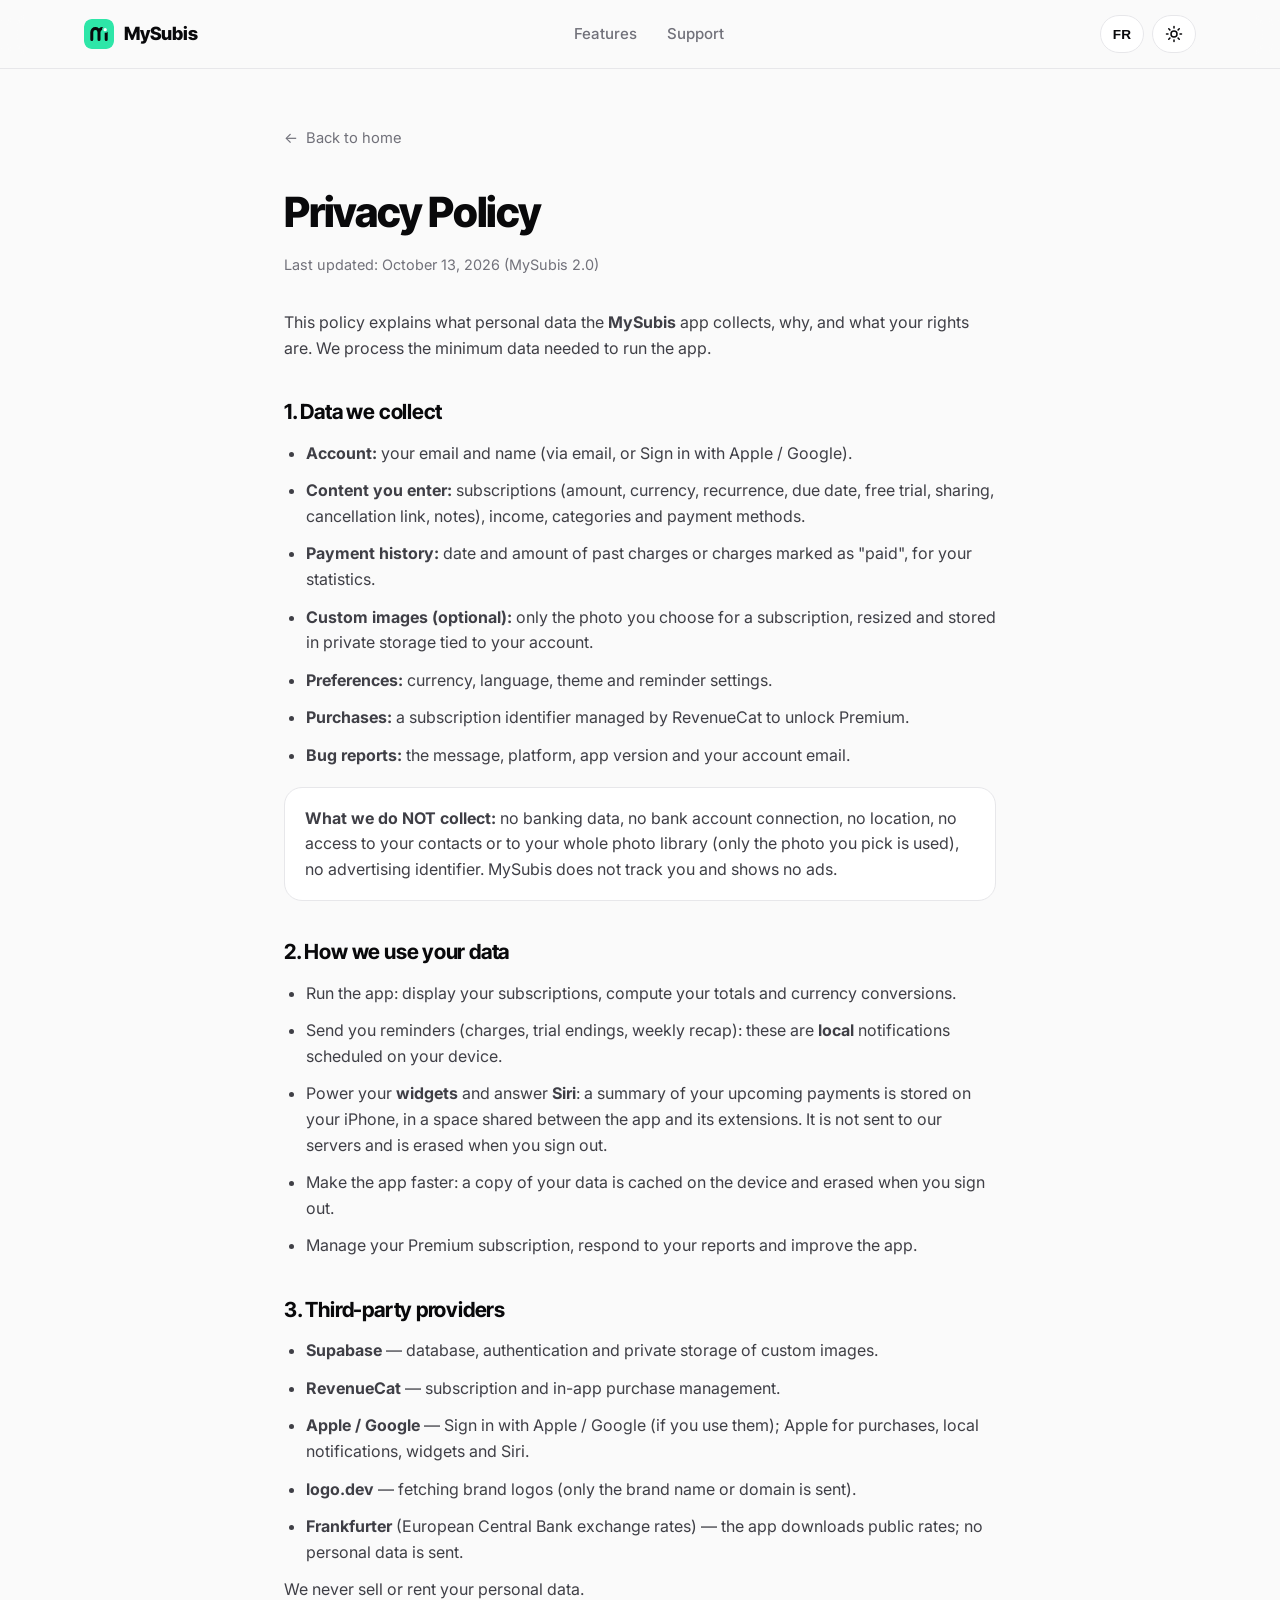
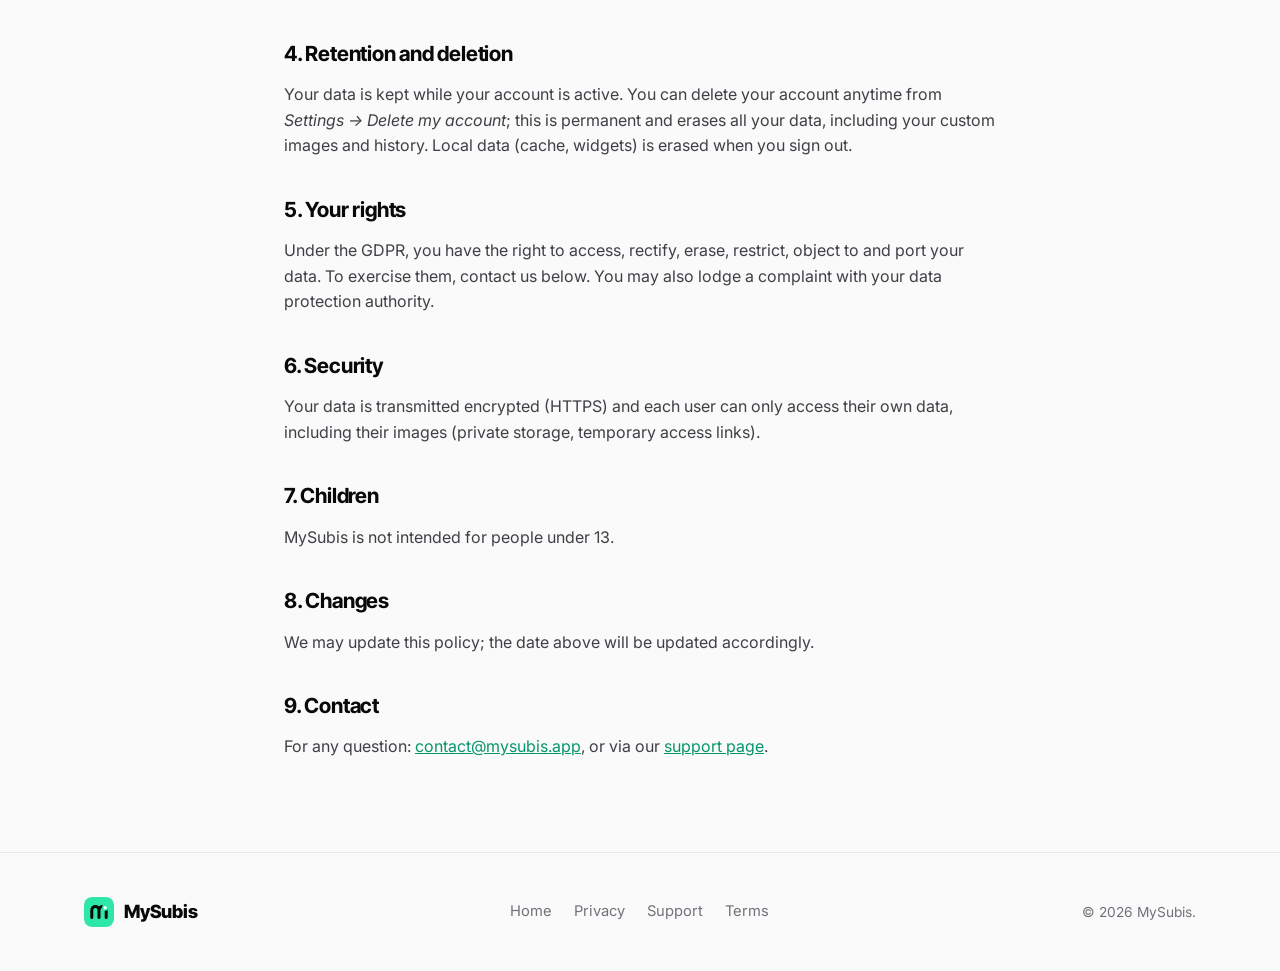
==== commit c34794d1: "update website" ====
--- a/privacy.html
+++ b/privacy.html
@@ -4,21 +4,27 @@
   <meta charset="utf-8" />
   <meta name="viewport" content="width=device-width, initial-scale=1" />
   <title>Politique de confidentialité — MySubis</title>
-  <meta name="description" content="Politique de confidentialité de l'application MySubis : quelles données sont collectées, comment elles sont utilisées et vos droits." />
-  <meta name="theme-color" content="#0b1310" />
+  <meta name="description" content="Politique de confidentialité de l'application MySubis 2.0 : données collectées, widgets et Siri traités sur l'appareil, prestataires et vos droits RGPD." />
+  <meta name="theme-color" content="#09090b" />
   <meta name="robots" content="index, follow" />
   <link rel="canonical" href="https://mysubis.app/privacy.html" />
   <meta property="og:title" content="Politique de confidentialité — MySubis" />
   <meta property="og:url" content="https://mysubis.app/privacy.html" />
-  <link rel="icon" href="data:image/svg+xml,%3Csvg xmlns='http://www.w3.org/2000/svg' viewBox='0 0 100 100'%3E%3Crect width='100' height='100' rx='24' fill='%2312c48a'/%3E%3Cpath d='M28 66V40l14 12 14-16 16 14v16z' fill='%2304140d'/%3E%3C/svg%3E" />
+  <link rel="icon" type="image/svg+xml" href="img/logo.svg" />
+  <link rel="apple-touch-icon" href="img/apple-touch-icon.png" />
   <link rel="preconnect" href="https://fonts.googleapis.com" />
   <link rel="preconnect" href="https://fonts.gstatic.com" crossorigin />
-  <link href="https://fonts.googleapis.com/css2?family=Inter:wght@400;500;600;700;800;900&family=Inter+Tight:wght@600;700;800&display=swap" rel="stylesheet" />
+  <link href="https://fonts.googleapis.com/css2?family=Inter:wght@400;500;600;700;800&family=Inter+Tight:wght@600;700;800&display=swap" rel="stylesheet" />
   <link rel="stylesheet" href="styles.css" />
 </head>
 <body>
   <svg width="0" height="0" style="position:absolute" aria-hidden="true">
-    <symbol id="logo" viewBox="0 0 100 100"><rect width="100" height="100" rx="24" fill="#12c48a" /><path d="M28 66V40l14 12 14-16 16 14v16z" fill="#04140d" /></symbol>
+    <symbol id="logo" viewBox="0 0 100 100">
+      <rect width="100" height="100" rx="22.37" fill="#2EE6A8" />
+      <path d="M26 68 V44 A12 12 0 0 1 50 44 V68 M50 44 A12 12 0 0 1 74 44 V68" fill="none" stroke="#09090B" stroke-width="10" stroke-linecap="round" stroke-linejoin="round" />
+      <circle cx="70.5" cy="35.5" r="10.5" fill="#2EE6A8" />
+      <circle cx="70.5" cy="35.5" r="5.5" fill="#FFFFFF" />
+    </symbol>
     <symbol id="moon" viewBox="0 0 24 24"><path fill="currentColor" d="M12 3a9 9 0 1 0 9 9c0-.46-.04-.92-.1-1.36a5.4 5.4 0 0 1-7.54-7.54c-.44-.06-.9-.1-1.36-.1z"/></symbol>
     <symbol id="sun" viewBox="0 0 24 24"><g fill="none" stroke="currentColor" stroke-width="2" stroke-linecap="round"><circle cx="12" cy="12" r="4"/><path d="M12 2v2M12 20v2M2 12h2M20 12h2M5 5l1.5 1.5M17.5 17.5 19 19M19 5l-1.5 1.5M6.5 17.5 5 19"/></g></symbol>
   </svg>
@@ -47,44 +53,48 @@
       <!-- ===================== FR ===================== -->
       <div class="lang-fr">
         <h1>Politique de confidentialité</h1>
-        <p class="updated">Dernière mise à jour : 1er août 2026</p>
+        <p class="updated">Dernière mise à jour : 13 octobre 2026 (MySubis 2.0)</p>
         <p>La présente politique explique quelles données personnelles l'application <strong>MySubis</strong> collecte, pourquoi, et quels sont vos droits. Nous traitons le minimum de données nécessaires au fonctionnement de l'application.</p>
 
         <h2>1. Données que nous collectons</h2>
         <ul>
           <li><strong>Compte :</strong> votre adresse e-mail et votre nom (par e-mail, ou via Sign in with Apple / Google).</li>
-          <li><strong>Contenu que vous saisissez :</strong> abonnements, revenus, catégories, moyens de paiement et notes.</li>
-          <li><strong>Préférences :</strong> devise, langue et thème.</li>
+          <li><strong>Contenu que vous saisissez :</strong> abonnements (montant, devise, récurrence, échéance, essai gratuit, partage, lien de résiliation, notes), revenus, catégories et moyens de paiement.</li>
+          <li><strong>Historique des paiements :</strong> date et montant des échéances passées ou marquées « payées », pour vos statistiques.</li>
+          <li><strong>Images personnalisées (facultatif) :</strong> uniquement la photo que vous choisissez pour un abonnement, réduite et stockée dans un espace privé lié à votre compte.</li>
+          <li><strong>Préférences :</strong> devise, langue, thème et réglages de rappels.</li>
           <li><strong>Achats :</strong> un identifiant d'abonnement géré par RevenueCat pour débloquer le Premium.</li>
-          <li><strong>Signalements de bug :</strong> le message et, facultativement, votre e-mail.</li>
+          <li><strong>Signalements de bug :</strong> le message, la plateforme, la version de l'app et votre e-mail de compte.</li>
         </ul>
-        <div class="box"><strong>Ce que nous ne collectons PAS :</strong> aucune donnée bancaire, aucune connexion à vos comptes bancaires, aucune localisation précise, aucun accès aux contacts ou photos, aucun identifiant publicitaire. MySubis ne vous piste pas à des fins publicitaires.</div>
+        <div class="box"><strong>Ce que nous ne collectons PAS :</strong> aucune donnée bancaire, aucune connexion à vos comptes bancaires, aucune localisation, aucun accès à vos contacts ni à l'ensemble de votre photothèque (seule la photo que vous sélectionnez est utilisée), aucun identifiant publicitaire. MySubis ne vous piste pas et n'affiche aucune publicité.</div>
 
         <h2>2. Comment nous utilisons vos données</h2>
         <ul>
-          <li>Faire fonctionner l'application (afficher vos abonnements, calculer vos totaux).</li>
-          <li>Vous envoyer des rappels locaux avant vos prélèvements (générés sur votre appareil).</li>
-          <li>Gérer votre abonnement Premium.</li>
-          <li>Répondre à vos signalements et améliorer l'application.</li>
+          <li>Faire fonctionner l'application : afficher vos abonnements, calculer vos totaux et conversions de devises.</li>
+          <li>Vous envoyer des rappels (prélèvements, fins d'essai, récap hebdomadaire) : ce sont des notifications <strong>locales</strong>, programmées sur votre appareil.</li>
+          <li>Afficher vos <strong>widgets</strong> et répondre à <strong>Siri</strong> : un résumé de vos prochains paiements est enregistré sur votre iPhone, dans un espace partagé entre l'app et ses extensions. Il n'est pas envoyé à nos serveurs et il est effacé à la déconnexion.</li>
+          <li>Afficher l'app plus rapidement : une copie de vos données est conservée en cache sur l'appareil, effacée à la déconnexion.</li>
+          <li>Gérer votre abonnement Premium, répondre à vos signalements et améliorer l'application.</li>
         </ul>
 
         <h2>3. Prestataires tiers</h2>
         <ul>
-          <li><strong>Supabase</strong> — base de données, authentification, stockage des données de compte.</li>
+          <li><strong>Supabase</strong> — base de données, authentification et stockage privé des images personnalisées.</li>
           <li><strong>RevenueCat</strong> — gestion des abonnements et achats intégrés.</li>
-          <li><strong>Apple / Google</strong> — connexion via Sign in with Apple / Google (si vous les utilisez).</li>
-          <li><strong>logo.dev</strong> — récupération du logo des marques ajoutées (seul le nom recherché est transmis).</li>
+          <li><strong>Apple / Google</strong> — connexion via Sign in with Apple / Google (si vous les utilisez) ; Apple pour les achats, les notifications locales, les widgets et Siri.</li>
+          <li><strong>logo.dev</strong> — récupération du logo des marques (seul le nom ou le domaine de la marque est transmis).</li>
+          <li><strong>Frankfurter</strong> (taux de change de la Banque centrale européenne) — l'app télécharge les taux publics ; aucune donnée personnelle n'est envoyée.</li>
         </ul>
         <p>Nous ne vendons ni ne louons vos données personnelles.</p>
 
         <h2>4. Conservation et suppression</h2>
-        <p>Vos données sont conservées tant que votre compte est actif. Vous pouvez supprimer votre compte à tout moment depuis <em>Réglages → Supprimer mon compte</em> ; cette action est définitive et efface l'ensemble de vos données.</p>
+        <p>Vos données sont conservées tant que votre compte est actif. Vous pouvez supprimer votre compte à tout moment depuis <em>Réglages → Supprimer mon compte</em> ; cette action est définitive et efface l'ensemble de vos données, y compris vos images personnalisées et votre historique. Les données locales (cache, widgets) sont effacées à la déconnexion.</p>
 
         <h2>5. Vos droits</h2>
-        <p>Conformément au RGPD, vous disposez d'un droit d'accès, de rectification, d'effacement, de limitation et de portabilité. Pour les exercer, contactez-nous ci-dessous.</p>
+        <p>Conformément au RGPD, vous disposez d'un droit d'accès, de rectification, d'effacement, de limitation, d'opposition et de portabilité. Pour les exercer, contactez-nous ci-dessous. Vous pouvez aussi introduire une réclamation auprès de la CNIL.</p>
 
         <h2>6. Sécurité</h2>
-        <p>Vos données sont transmises de manière chiffrée (HTTPS) et chaque utilisateur ne peut accéder qu'à ses propres données.</p>
+        <p>Vos données sont transmises de manière chiffrée (HTTPS) et chaque utilisateur ne peut accéder qu'à ses propres données, y compris ses images (stockage privé, accès par liens temporaires).</p>
 
         <h2>7. Enfants</h2>
         <p>MySubis ne s'adresse pas aux personnes de moins de 13 ans.</p>
@@ -99,44 +109,48 @@
       <!-- ===================== EN ===================== -->
       <div class="lang-en">
         <h1>Privacy Policy</h1>
-        <p class="updated">Last updated: August 1, 2026</p>
+        <p class="updated">Last updated: October 13, 2026 (MySubis 2.0)</p>
         <p>This policy explains what personal data the <strong>MySubis</strong> app collects, why, and what your rights are. We process the minimum data needed to run the app.</p>
 
         <h2>1. Data we collect</h2>
         <ul>
           <li><strong>Account:</strong> your email and name (via email, or Sign in with Apple / Google).</li>
-          <li><strong>Content you enter:</strong> subscriptions, incomes, categories, payment methods and notes.</li>
-          <li><strong>Preferences:</strong> currency, language and theme.</li>
+          <li><strong>Content you enter:</strong> subscriptions (amount, currency, recurrence, due date, free trial, sharing, cancellation link, notes), income, categories and payment methods.</li>
+          <li><strong>Payment history:</strong> date and amount of past charges or charges marked as "paid", for your statistics.</li>
+          <li><strong>Custom images (optional):</strong> only the photo you choose for a subscription, resized and stored in private storage tied to your account.</li>
+          <li><strong>Preferences:</strong> currency, language, theme and reminder settings.</li>
           <li><strong>Purchases:</strong> a subscription identifier managed by RevenueCat to unlock Premium.</li>
-          <li><strong>Bug reports:</strong> the message and, optionally, your email.</li>
+          <li><strong>Bug reports:</strong> the message, platform, app version and your account email.</li>
         </ul>
-        <div class="box"><strong>What we do NOT collect:</strong> no banking data, no bank account connection, no precise location, no access to contacts or photos, no advertising identifier. MySubis does not track you for advertising.</div>
+        <div class="box"><strong>What we do NOT collect:</strong> no banking data, no bank account connection, no location, no access to your contacts or to your whole photo library (only the photo you pick is used), no advertising identifier. MySubis does not track you and shows no ads.</div>
 
         <h2>2. How we use your data</h2>
         <ul>
-          <li>Run the app (display your subscriptions, compute your totals).</li>
-          <li>Send you local reminders before charges (generated on your device).</li>
-          <li>Manage your Premium subscription.</li>
-          <li>Respond to your reports and improve the app.</li>
+          <li>Run the app: display your subscriptions, compute your totals and currency conversions.</li>
+          <li>Send you reminders (charges, trial endings, weekly recap): these are <strong>local</strong> notifications scheduled on your device.</li>
+          <li>Power your <strong>widgets</strong> and answer <strong>Siri</strong>: a summary of your upcoming payments is stored on your iPhone, in a space shared between the app and its extensions. It is not sent to our servers and is erased when you sign out.</li>
+          <li>Make the app faster: a copy of your data is cached on the device and erased when you sign out.</li>
+          <li>Manage your Premium subscription, respond to your reports and improve the app.</li>
         </ul>
 
         <h2>3. Third-party providers</h2>
         <ul>
-          <li><strong>Supabase</strong> — database, authentication and storage of account data.</li>
+          <li><strong>Supabase</strong> — database, authentication and private storage of custom images.</li>
           <li><strong>RevenueCat</strong> — subscription and in-app purchase management.</li>
-          <li><strong>Apple / Google</strong> — Sign in with Apple / Google (if you use them).</li>
-          <li><strong>logo.dev</strong> — fetching brand logos you add (only the searched name is sent).</li>
+          <li><strong>Apple / Google</strong> — Sign in with Apple / Google (if you use them); Apple for purchases, local notifications, widgets and Siri.</li>
+          <li><strong>logo.dev</strong> — fetching brand logos (only the brand name or domain is sent).</li>
+          <li><strong>Frankfurter</strong> (European Central Bank exchange rates) — the app downloads public rates; no personal data is sent.</li>
         </ul>
         <p>We never sell or rent your personal data.</p>
 
         <h2>4. Retention and deletion</h2>
-        <p>Your data is kept while your account is active. You can delete your account anytime from <em>Settings → Delete my account</em>; this is permanent and erases all your data.</p>
+        <p>Your data is kept while your account is active. You can delete your account anytime from <em>Settings → Delete my account</em>; this is permanent and erases all your data, including your custom images and history. Local data (cache, widgets) is erased when you sign out.</p>
 
         <h2>5. Your rights</h2>
-        <p>Under the GDPR, you have the right to access, rectify, erase, restrict and port your data. To exercise them, contact us below.</p>
+        <p>Under the GDPR, you have the right to access, rectify, erase, restrict, object to and port your data. To exercise them, contact us below. You may also lodge a complaint with your data protection authority.</p>
 
         <h2>6. Security</h2>
-        <p>Your data is transmitted encrypted (HTTPS) and each user can only access their own data.</p>
+        <p>Your data is transmitted encrypted (HTTPS) and each user can only access their own data, including their images (private storage, temporary access links).</p>
 
         <h2>7. Children</h2>
         <p>MySubis is not intended for people under 13.</p>
--- a/styles.css
+++ b/styles.css
@@ -1,67 +1,64 @@
-/* MySubis — site de présentation. Palette alignée sur l'app (dark + light). */
+/* MySubis — site de présentation (v2). DA de l'app : noir & blanc (échelle zinc) + accent menthe. */
 
 /* ---- Thème sombre (défaut) ---- */
 :root {
-  --bg: #0a1210;
-  --bg-2: #0d1815;
-  --surface: #131e1a;
-  --surface-2: #1b2924;
-  --surface-3: #22322b;
-  --border: #253530;
-  --border-strong: #33463d;
-  --accent: #12c48a;
-  --accent-2: #34d399;
-  --gold: #eebb55;
-  --text: #f2f7f4;
-  --muted: #8ba79a;
-  --prose: #cdddd4;
-  --shadow: rgba(0, 0, 0, 0.85);
-  --nav-bg: rgba(10, 18, 16, 0.7);
-  --radius-sm: 14px;
+  --bg: #09090b;
+  --surface: #121214;
+  --surface-2: #1c1c1f;
+  --border: #26262a;
+  --border-strong: #3f3f46;
+  --mint: #2ee6a8;          /* remplissages d'accent */
+  --on-mint: #04261b;       /* texte posé sur la menthe */
+  --accent: #34d399;        /* vert lisible en texte */
+  --text: #fafafa;
+  --muted: #a1a1aa;
+  --prose: #d4d4d8;
+  --inverse: #fafafa;       /* élément fort (blanc en sombre) */
+  --on-inverse: #09090b;
+  --shadow: rgba(0, 0, 0, 0.8);
+  --nav-bg: rgba(9, 9, 11, 0.72);
   --radius: 22px;
   --radius-lg: 30px;
   --maxw: 1160px;
-  --font: "Inter", -apple-system, BlinkMacSystemFont, "Segoe UI", Roboto, Helvetica, Arial,
-    "Apple Color Emoji", "Segoe UI Emoji", sans-serif;
+  --font: "Inter", -apple-system, BlinkMacSystemFont, "Segoe UI", Roboto, Helvetica, Arial, sans-serif;
   --font-head: "Inter Tight", var(--font);
+  color-scheme: dark;
 }
 
 /* ---- Thème clair ---- */
 @media (prefers-color-scheme: light) {
   :root:not([data-theme]) {
-    --bg: #f3f7f4;
-    --bg-2: #ffffff;
+    --bg: #fafafa;
     --surface: #ffffff;
-    --surface-2: #eef4f0;
-    --surface-3: #e4ede7;
-    --border: #dbe6e0;
-    --border-strong: #c5d5cc;
-    --accent: #0e9f6e;
-    --accent-2: #0a8754;
-    --gold: #a8780a;
-    --text: #10201a;
-    --muted: #5e7268;
-    --prose: #2a3b33;
-    --shadow: rgba(20, 40, 32, 0.14);
-    --nav-bg: rgba(243, 247, 244, 0.75);
+    --surface-2: #f4f4f5;
+    --border: #e7e7ea;
+    --border-strong: #d4d4d8;
+    --accent: #059669;
+    --text: #09090b;
+    --muted: #71717a;
+    --prose: #3f3f46;
+    --inverse: #09090b;
+    --on-inverse: #ffffff;
+    --shadow: rgba(9, 9, 11, 0.14);
+    --nav-bg: rgba(250, 250, 250, 0.78);
+    color-scheme: light;
   }
 }
 :root[data-theme="light"] {
-  --bg: #f3f7f4;
-  --bg-2: #ffffff;
+  --bg: #fafafa;
   --surface: #ffffff;
-  --surface-2: #eef4f0;
-  --surface-3: #e4ede7;
-  --border: #dbe6e0;
-  --border-strong: #c5d5cc;
-  --accent: #0e9f6e;
-  --accent-2: #0a8754;
-  --gold: #a8780a;
-  --text: #10201a;
-  --muted: #5e7268;
-  --prose: #2a3b33;
-  --shadow: rgba(20, 40, 32, 0.14);
-  --nav-bg: rgba(243, 247, 244, 0.75);
+  --surface-2: #f4f4f5;
+  --border: #e7e7ea;
+  --border-strong: #d4d4d8;
+  --accent: #059669;
+  --text: #09090b;
+  --muted: #71717a;
+  --prose: #3f3f46;
+  --inverse: #09090b;
+  --on-inverse: #ffffff;
+  --shadow: rgba(9, 9, 11, 0.14);
+  --nav-bg: rgba(250, 250, 250, 0.78);
+  color-scheme: light;
 }
 
 * { box-sizing: border-box; margin: 0; padding: 0; }
@@ -92,10 +89,12 @@
   -webkit-backdrop-filter: saturate(160%) blur(14px);
   backdrop-filter: saturate(160%) blur(14px);
   border-bottom: 1px solid var(--border);
-}
+  transition: box-shadow 0.3s, background 0.3s;
+}
+.nav.scrolled { box-shadow: 0 8px 30px -12px var(--shadow); }
 .nav__inner { display: flex; align-items: center; justify-content: space-between; height: 68px; gap: 16px; }
 .brand { display: flex; align-items: center; gap: 10px; font-family: var(--font-head); font-weight: 800; font-size: 1.14rem; letter-spacing: -0.01em; }
-.brand__mark { width: 30px; height: 30px; border-radius: 9px; }
+.brand__mark { width: 30px; height: 30px; border-radius: 8px; }
 .nav__links { display: flex; align-items: center; gap: 30px; }
 .nav__links a { color: var(--muted); font-size: 0.94rem; font-weight: 500; transition: color 0.2s; }
 .nav__links a:hover { color: var(--text); }
@@ -104,7 +103,7 @@
 /* Toggles thème + langue */
 .toggle {
   display: inline-flex; align-items: center; justify-content: center; gap: 6px;
-  height: 38px; min-width: 38px; padding: 0 12px; border-radius: 11px;
+  height: 38px; min-width: 38px; padding: 0 12px; border-radius: 999px;
   background: var(--surface); border: 1px solid var(--border); color: var(--text);
   font-weight: 600; font-size: 0.85rem; cursor: pointer; transition: background 0.2s, transform 0.15s, border-color 0.2s;
 }
@@ -122,163 +121,221 @@
 /* ---------- Buttons ---------- */
 .btn {
   display: inline-flex; align-items: center; justify-content: center; gap: 8px;
-  padding: 14px 24px; border-radius: 14px; font-weight: 600; font-size: 0.98rem;
+  padding: 14px 24px; border-radius: 16px; font-weight: 600; font-size: 0.98rem;
   border: 1px solid transparent; cursor: pointer; transition: transform 0.15s, filter 0.2s, background 0.2s, box-shadow 0.2s;
 }
 .btn:active { transform: scale(0.97); }
-.btn--primary { background: linear-gradient(135deg, var(--accent), var(--accent-2)); color: #04140d; box-shadow: 0 14px 30px -14px rgba(18, 196, 138, 0.55); }
-.btn--primary:hover { filter: brightness(1.08); }
+.btn--primary { background: var(--mint); color: var(--on-mint); box-shadow: 0 14px 30px -14px rgba(46, 230, 168, 0.6); }
+.btn--primary:hover { filter: brightness(1.06); }
+.btn--inverse { background: var(--inverse); color: var(--on-inverse); }
+.btn--inverse:hover { filter: brightness(0.92); }
 .btn--ghost { background: var(--surface); border-color: var(--border); color: var(--text); }
 .btn--ghost:hover { background: var(--surface-2); border-color: var(--border-strong); }
 
+/* Eyebrow « point menthe + capitales » (signature de la DA) */
+.eyebrow { display: inline-flex; align-items: center; gap: 8px; color: var(--muted); font-weight: 600; font-size: 0.8rem; text-transform: uppercase; letter-spacing: 0.12em; }
+.eyebrow::before { content: ""; width: 7px; height: 7px; border-radius: 50%; background: var(--mint); }
+
 /* ---------- Hero ---------- */
-.hero { position: relative; padding: 100px 0 84px; overflow: hidden; }
+.hero { position: relative; padding: 96px 0 84px; overflow: hidden; }
 .hero::before {
-  content: ""; position: absolute; inset: -40% 0 auto 0; height: 620px;
-  background: radial-gradient(60% 60% at 50% 0%, rgba(18, 196, 138, 0.16), transparent 70%);
+  content: ""; position: absolute; inset: -45% 0 auto 0; height: 640px;
+  background: radial-gradient(55% 60% at 70% 0%, rgba(46, 230, 168, 0.14), transparent 70%);
   pointer-events: none;
 }
-.hero__grid { position: relative; display: grid; grid-template-columns: 1.05fr 0.95fr; gap: 56px; align-items: center; }
+/* Anneaux géométriques fins */
+.hero::after {
+  content: ""; position: absolute; width: 900px; height: 900px; right: -260px; top: -280px; border-radius: 50%;
+  border: 1px solid var(--border); pointer-events: none; opacity: 0.8;
+}
+.hero__grid { position: relative; display: grid; grid-template-columns: 1.05fr 0.95fr; gap: 56px; align-items: center; z-index: 1; }
 .badge {
-  display: inline-flex; align-items: center; gap: 8px; padding: 7px 14px; border-radius: 999px;
-  background: rgba(18, 196, 138, 0.1); border: 1px solid rgba(18, 196, 138, 0.28);
-  color: var(--accent-2); font-size: 0.82rem; font-weight: 600; margin-bottom: 24px;
-}
-.hero h1 { font-size: clamp(2.4rem, 5vw, 3.7rem); line-height: 1.06; letter-spacing: -0.03em; font-weight: 800; }
-.hero h1 .grad { background: linear-gradient(120deg, var(--accent-2), var(--gold)); -webkit-background-clip: text; background-clip: text; -webkit-text-fill-color: transparent; }
-.hero p.lead { margin: 24px 0 30px; font-size: 1.18rem; color: var(--muted); max-width: 36ch; }
-.hero__actions { display: flex; flex-wrap: wrap; gap: 14px; }
+  display: inline-flex; align-items: center; gap: 10px; padding: 6px 14px 6px 6px; border-radius: 999px;
+  background: var(--surface); border: 1px solid var(--border);
+  font-size: 0.84rem; font-weight: 600; margin-bottom: 26px; color: var(--text);
+}
+.badge b { background: var(--mint); color: var(--on-mint); border-radius: 999px; padding: 3px 10px; font-size: 0.76rem; font-weight: 800; }
+.hero h1 { font-size: clamp(2.5rem, 5.2vw, 3.9rem); line-height: 1.04; letter-spacing: -0.035em; font-weight: 800; }
+.hero h1 .hl { color: var(--mint); }
+[data-theme="light"] .hero h1 .hl { color: var(--accent); }
+@media (prefers-color-scheme: light) { :root:not([data-theme]) .hero h1 .hl { color: var(--accent); } }
+.hero p.lead { margin: 24px 0 30px; font-size: 1.16rem; color: var(--muted); max-width: 38ch; }
+.hero__actions { display: flex; flex-wrap: wrap; gap: 14px; align-items: center; }
 .hero__note { margin-top: 18px; font-size: 0.85rem; color: var(--muted); }
 
-/* Phone mockup avec screenshot réel + chips flottantes */
+/* Mockup iPhone avec capture réelle + cartes flottantes */
 .phone-stage { position: relative; justify-self: center; z-index: 1; }
-.phone { width: 268px; border-radius: 46px; padding: 11px;
-  background: linear-gradient(160deg, #223029, #0f1712); border: 1px solid var(--border);
-  box-shadow: 0 50px 100px -30px var(--shadow), 0 2px 0 rgba(255,255,255,0.04) inset; position: relative; z-index: 1; }
-.phone__screen { border-radius: 36px; overflow: hidden; display: block; background: #000; aspect-ratio: 1179 / 2556; }
+.phone-stage::before {
+  content: ""; position: absolute; inset: -12% -14% -8%; z-index: 0;
+  background: radial-gradient(50% 50% at 50% 45%, rgba(46, 230, 168, 0.28), transparent 70%);
+  filter: blur(30px); opacity: 0.8;
+}
+.phone {
+  width: 280px; border-radius: 48px; padding: 10px; position: relative; z-index: 1;
+  background: #1c1c1f; border: 1px solid #3f3f46;
+  box-shadow: 0 50px 100px -30px var(--shadow), inset 0 1px 0 rgba(255, 255, 255, 0.06);
+}
+.phone--sm { width: 236px; border-radius: 40px; padding: 8px; }
+.phone__screen { border-radius: 39px; overflow: hidden; background: #000; aspect-ratio: 1206 / 2622; }
+.phone--sm .phone__screen { border-radius: 33px; }
 .phone__screen img { width: 100%; height: 100%; object-fit: cover; }
 
 .float-card {
-  position: absolute; z-index: 2; display: flex; align-items: center; gap: 10px;
-  background: var(--surface); border: 1px solid var(--border); border-radius: 16px;
+  position: absolute; z-index: 2; display: flex; align-items: center; gap: 12px;
+  background: var(--surface); border: 1px solid var(--border); border-radius: 18px;
   padding: 12px 16px; box-shadow: 0 20px 40px -18px var(--shadow);
-  -webkit-backdrop-filter: blur(10px); backdrop-filter: blur(10px);
   animation: float 5s ease-in-out infinite;
 }
 .float-card b { display: block; font-size: 0.92rem; font-weight: 700; }
-.float-card small { display: block; font-size: 0.78rem; color: var(--muted); }
-.float-card__dot { width: 34px; height: 34px; border-radius: 10px; background: #000; flex-shrink: 0;
-  background-image: linear-gradient(160deg,#e50914,#b0060f); }
-.float-card--top { top: 6%; left: -14%; animation-delay: 0.2s; }
-.float-card--bottom { bottom: 10%; right: -12%; flex-direction: column; align-items: flex-start; gap: 2px; animation-delay: 0.9s; }
-.float-card__amount { color: var(--accent-2); font-size: 1.15rem; font-weight: 800; }
+.float-card small { display: block; font-size: 0.76rem; color: var(--muted); }
+.float-card__icon { width: 36px; height: 36px; border-radius: 11px; display: grid; place-items: center; flex-shrink: 0; background: var(--mint); color: var(--on-mint); font-size: 1rem; font-weight: 800; }
+.float-card__pill { background: var(--mint); color: var(--on-mint); font-size: 0.7rem; font-weight: 800; padding: 2px 8px; border-radius: 999px; margin-left: 6px; }
+.float-card--top { top: 7%; left: -18%; animation-delay: 0.2s; }
+.float-card--bottom { bottom: 12%; right: -16%; animation-delay: 0.9s; }
 @keyframes float { 0%, 100% { transform: translateY(0); } 50% { transform: translateY(-10px); } }
 @media (prefers-reduced-motion: reduce) { .float-card { animation: none; } }
 
 /* ---------- Sections ---------- */
-section { padding: 84px 0; }
-.section-head { text-align: center; max-width: 640px; margin: 0 auto 52px; }
-.section-head .eyebrow { color: var(--accent-2); font-weight: 700; font-size: 0.85rem; text-transform: uppercase; letter-spacing: 0.1em; }
-.section-head h2 { font-size: clamp(1.9rem, 3.5vw, 2.6rem); letter-spacing: -0.025em; margin: 12px 0 12px; font-weight: 800; }
+section { padding: 88px 0; }
+.section-head { text-align: center; max-width: 660px; margin: 0 auto 52px; }
+.section-head h2 { font-size: clamp(1.9rem, 3.6vw, 2.7rem); letter-spacing: -0.03em; margin: 14px 0 12px; font-weight: 800; line-height: 1.12; }
 .section-head p { color: var(--muted); font-size: 1.08rem; }
 
+/* ---------- Nouveautés 2.0 (carte inversée) ---------- */
+.whatsnew {
+  position: relative; overflow: hidden; border-radius: var(--radius-lg); padding: 44px;
+  background: var(--inverse); color: var(--on-inverse);
+}
+.whatsnew::after {
+  content: ""; position: absolute; width: 420px; height: 420px; right: -120px; top: -160px; border-radius: 50%;
+  border: 1px solid rgba(127, 127, 127, 0.25); pointer-events: none;
+}
+.whatsnew__head { display: flex; flex-wrap: wrap; align-items: flex-end; justify-content: space-between; gap: 16px; margin-bottom: 30px; }
+.whatsnew__head h2 { font-size: clamp(1.8rem, 3.4vw, 2.5rem); letter-spacing: -0.03em; font-weight: 800; line-height: 1.1; }
+.whatsnew__head p { opacity: 0.65; max-width: 42ch; }
+.whatsnew__tag { display: inline-block; background: var(--mint); color: var(--on-mint); font-weight: 800; font-size: 0.8rem; padding: 5px 12px; border-radius: 999px; margin-bottom: 14px; }
+.whatsnew__grid { display: grid; grid-template-columns: repeat(3, 1fr); gap: 14px; position: relative; z-index: 1; }
+.wn { border-radius: 18px; padding: 18px; background: rgba(127, 127, 127, 0.1); border: 1px solid rgba(127, 127, 127, 0.18); }
+.wn__icon { font-size: 1.3rem; margin-bottom: 8px; }
+.wn h3 { font-size: 1.02rem; font-weight: 700; margin-bottom: 4px; display: flex; align-items: center; gap: 8px; flex-wrap: wrap; }
+.wn p { font-size: 0.9rem; opacity: 0.7; line-height: 1.5; }
+.tag-premium { font-family: var(--font); font-size: 0.66rem; font-weight: 800; letter-spacing: 0.06em; text-transform: uppercase; background: var(--mint); color: var(--on-mint); padding: 2px 8px; border-radius: 999px; }
+
 /* ---------- Features bento ---------- */
-.bento { display: grid; grid-template-columns: repeat(4, 1fr); grid-auto-rows: minmax(170px, auto); gap: 20px; }
+.bento { display: grid; grid-template-columns: repeat(4, 1fr); grid-auto-rows: minmax(170px, auto); gap: 18px; }
 .feature {
   position: relative; overflow: hidden; grid-column: span 2;
   background: var(--surface); border: 1px solid var(--border); border-radius: var(--radius);
   padding: 28px; transition: transform 0.25s ease, border-color 0.25s ease, box-shadow 0.25s ease;
   display: flex; flex-direction: column;
 }
-.feature:hover { transform: translateY(-4px); border-color: rgba(18, 196, 138, 0.4); box-shadow: 0 24px 50px -30px var(--shadow); }
-.feature__icon { width: 48px; height: 48px; border-radius: 14px; background: rgba(18, 196, 138, 0.12); display: grid; place-items: center; font-size: 1.45rem; margin-bottom: 18px; flex-shrink: 0; }
-.feature h3 { font-size: 1.14rem; margin-bottom: 8px; font-weight: 700; letter-spacing: -0.01em; }
-.feature p { color: var(--muted); font-size: 0.96rem; }
-
-.feature--lg { grid-column: span 2; grid-row: span 2; }
-.feature--lg .feature__icon { width: 54px; height: 54px; font-size: 1.6rem; }
-.feature--lg h3 { font-size: 1.34rem; }
-.feature--lg p { max-width: 34ch; }
-.mini-chart { margin-top: auto; padding-top: 24px; display: flex; align-items: flex-end; gap: 8px; height: 100px; }
-.mini-chart span { flex: 1; height: var(--h); border-radius: 6px 6px 2px 2px; background: linear-gradient(180deg, var(--accent-2), rgba(18,196,138,0.15)); opacity: 0.85; transition: opacity 0.25s; }
-.feature--lg:hover .mini-chart span { opacity: 1; }
-
+.feature:hover { transform: translateY(-4px); border-color: var(--border-strong); box-shadow: 0 24px 50px -30px var(--shadow); }
+.feature__icon { width: 46px; height: 46px; border-radius: 14px; background: var(--surface-2); display: grid; place-items: center; font-size: 1.35rem; margin-bottom: 18px; flex-shrink: 0; }
+.feature--accent .feature__icon { background: var(--mint); }
+.feature h3 { font-size: 1.12rem; margin-bottom: 8px; font-weight: 700; letter-spacing: -0.01em; display: flex; align-items: center; gap: 8px; flex-wrap: wrap; }
+.feature p { color: var(--muted); font-size: 0.95rem; }
+.feature--lg { grid-row: span 2; }
+.feature--lg h3 { font-size: 1.3rem; }
+.feature--lg p { max-width: 36ch; }
 .feature--wide { grid-column: span 4; flex-direction: row; align-items: center; gap: 22px; }
 .feature--wide .feature__icon { margin-bottom: 0; }
 .feature__text h3 { margin-bottom: 4px; }
 .feature__pills { display: flex; flex-wrap: wrap; gap: 8px; margin-left: auto; flex-shrink: 0; }
 .feature__pills span { padding: 7px 14px; border-radius: 999px; background: var(--surface-2); border: 1px solid var(--border); font-size: 0.82rem; font-weight: 700; color: var(--muted); }
 
-/* Liseré dégradé au survol */
-.feature::before {
-  content: ""; position: absolute; left: 0; right: 0; top: 0; height: 3px;
-  background: linear-gradient(90deg, var(--accent), var(--gold));
-  transform: scaleX(0); transform-origin: left; transition: transform 0.35s;
-}
-.feature:hover::before { transform: scaleX(1); }
+/* Calendrier « carte de chaleur » décoratif (feature--lg) */
+.heat { margin-top: auto; padding-top: 22px; display: grid; grid-template-columns: repeat(7, 1fr); gap: 6px; max-width: 300px; }
+.heat span { aspect-ratio: 1; border-radius: 8px; background: var(--surface-2); }
+.heat span[data-h="1"] { background: rgba(46, 230, 168, 0.28); }
+.heat span[data-h="2"] { background: rgba(46, 230, 168, 0.5); }
+.heat span[data-h="3"] { background: rgba(46, 230, 168, 0.75); }
+.heat span[data-h="4"] { background: var(--mint); }
+
+/* ---------- Galerie de captures ---------- */
+.gallery { display: flex; gap: 26px; overflow-x: auto; padding: 10px 24px 30px; scroll-snap-type: x mandatory; scrollbar-width: none; justify-content: safe center; }
+.gallery::-webkit-scrollbar { display: none; }
+.shot { flex: 0 0 auto; scroll-snap-align: center; text-align: center; }
+.shot figcaption { margin-top: 16px; font-weight: 600; font-size: 0.95rem; }
+.shot figcaption small { display: block; color: var(--muted); font-weight: 500; font-size: 0.84rem; }
 
 /* ---------- Comment ça marche ---------- */
-.steps { display: grid; grid-template-columns: repeat(3, 1fr); gap: 24px; counter-reset: step; }
+.steps { display: grid; grid-template-columns: repeat(3, 1fr); gap: 20px; counter-reset: step; }
 .step { position: relative; background: var(--surface); border: 1px solid var(--border); border-radius: var(--radius); padding: 30px 26px 26px; }
 .step::before {
   counter-increment: step; content: counter(step);
   display: grid; place-items: center; width: 42px; height: 42px; margin-bottom: 16px;
-  border-radius: 12px; font-weight: 800; font-size: 1.1rem; color: #04140d;
-  background: linear-gradient(135deg, var(--accent), var(--accent-2));
-}
-.step h3 { font-size: 1.12rem; margin-bottom: 8px; font-weight: 700; }
-.step p { color: var(--muted); font-size: 0.96rem; }
-.step__line { position: absolute; top: 51px; right: -14px; width: 28px; height: 2px; background: var(--border); }
-.step:last-child .step__line { display: none; }
-
-/* ---------- Stats band (bento tiles) ---------- */
-.band { background: linear-gradient(180deg, var(--surface), var(--bg)); border-top: 1px solid var(--border); border-bottom: 1px solid var(--border); }
-.stats { display: grid; grid-template-columns: repeat(4, 1fr); gap: 20px; }
-.stat {
-  text-align: center; padding: 30px 16px; border-radius: var(--radius);
-  background: var(--surface-2); border: 1px solid var(--border); transition: transform 0.2s, border-color 0.2s;
-}
-.stat:hover { transform: translateY(-3px); border-color: rgba(18, 196, 138, 0.35); }
-.stat b { display: block; font-family: var(--font-head); font-size: 2.1rem; font-weight: 800; color: var(--accent-2); letter-spacing: -0.02em; }
+  border-radius: 50%; font-weight: 800; font-size: 1.05rem; color: var(--on-inverse); background: var(--inverse);
+}
+.step h3 { font-size: 1.1rem; margin-bottom: 8px; font-weight: 700; }
+.step p { color: var(--muted); font-size: 0.95rem; }
+
+/* ---------- Bandeau chiffres ---------- */
+.band { border-top: 1px solid var(--border); border-bottom: 1px solid var(--border); background: var(--surface); }
+.stats { display: grid; grid-template-columns: repeat(4, 1fr); gap: 18px; }
+.stat { text-align: center; padding: 26px 16px; border-radius: var(--radius); background: var(--bg); border: 1px solid var(--border); }
+.stat b { display: block; font-family: var(--font-head); font-size: 2.1rem; font-weight: 800; letter-spacing: -0.03em; }
+.stat b em { font-style: normal; color: var(--mint); }
+[data-theme="light"] .stat b em { color: var(--accent); }
+@media (prefers-color-scheme: light) { :root:not([data-theme]) .stat b em { color: var(--accent); } }
 .stat span { color: var(--muted); font-size: 0.9rem; }
 
-/* ---------- Pricing cards ---------- */
-.pricing { display: grid; grid-template-columns: repeat(2, 1fr); gap: 24px; max-width: 860px; margin: 0 auto; align-items: stretch; }
+/* ---------- Offres ---------- */
+.pricing { display: grid; grid-template-columns: repeat(2, 1fr); gap: 22px; max-width: 900px; margin: 0 auto; align-items: stretch; }
 .price-card {
   position: relative; display: flex; flex-direction: column; background: var(--surface);
   border: 1px solid var(--border); border-radius: var(--radius-lg); padding: 36px 32px;
-  box-shadow: 0 24px 60px -40px var(--shadow);
 }
 .price-card__head h3 { font-family: var(--font-head); font-size: 1.3rem; font-weight: 800; margin-bottom: 6px; letter-spacing: -0.01em; }
 .price-card__head p { color: var(--muted); font-size: 0.92rem; min-height: 42px; }
-.price-card__amount { font-family: var(--font-head); font-size: 2.6rem; font-weight: 800; letter-spacing: -0.02em; margin: 20px 0 24px; }
-.price-card__amount span { font-size: 1rem; color: var(--muted); font-weight: 500; }
-.price-card__list { list-style: none; display: flex; flex-direction: column; gap: 13px; margin-bottom: 30px; flex: 1; }
-.price-card__list li { position: relative; padding-left: 26px; font-size: 0.94rem; color: var(--prose); }
-.price-card__list li::before { position: absolute; left: 0; top: 1px; font-weight: 800; }
-.price-card__list li.yes::before { content: "✓"; color: var(--accent-2); }
+.price-card__amount { font-family: var(--font-head); font-size: 2.6rem; font-weight: 800; letter-spacing: -0.03em; margin: 20px 0 4px; }
+.price-card__amount span { font-size: 1rem; color: var(--muted); font-weight: 500; letter-spacing: 0; }
+.price-card__alt { color: var(--muted); font-size: 0.9rem; margin-bottom: 22px; min-height: 22px; }
+.price-card__alt b { color: var(--text); }
+.price-card__list { list-style: none; display: flex; flex-direction: column; gap: 12px; margin-bottom: 30px; flex: 1; }
+.price-card__list li { position: relative; padding-left: 28px; font-size: 0.94rem; color: var(--prose); }
+.price-card__list li::before { position: absolute; left: 0; top: 2px; width: 18px; height: 18px; border-radius: 50%; display: grid; place-items: center; font-size: 0.7rem; font-weight: 800; }
+.price-card__list li.yes::before { content: "✓"; background: var(--mint); color: var(--on-mint); }
 .price-card__list li.no { color: var(--muted); }
-.price-card__list li.no::before { content: "–"; color: var(--muted); }
+.price-card__list li.no::before { content: "–"; background: var(--surface-2); color: var(--muted); }
 .price-card__cta { width: 100%; }
 
-.price-card--premium {
-  border-color: rgba(238, 187, 85, 0.4);
-  background: linear-gradient(165deg, rgba(238, 187, 85, 0.1), var(--surface) 55%);
-  box-shadow: 0 30px 70px -36px rgba(238, 187, 85, 0.35);
-  transform: scale(1.03);
-}
+/* Premium = carte inversée (élément fort de la DA) */
+.price-card--premium { background: var(--inverse); color: var(--on-inverse); border-color: var(--inverse); }
+.price-card--premium .price-card__head p,
+.price-card--premium .price-card__amount span,
+.price-card--premium .price-card__alt { color: inherit; opacity: 0.65; }
+.price-card--premium .price-card__alt b { color: inherit; }
+.price-card--premium .price-card__list li { color: inherit; }
 .price-card__badge {
-  position: absolute; top: -14px; left: 50%; transform: translateX(-50%);
-  background: linear-gradient(135deg, var(--gold), #f3d089); color: #2b1c02;
-  font-size: 0.76rem; font-weight: 800; letter-spacing: 0.02em; padding: 7px 16px; border-radius: 999px;
-  box-shadow: 0 10px 24px -10px rgba(238, 187, 85, 0.7);
-}
+  position: absolute; top: -13px; left: 50%; transform: translateX(-50%); white-space: nowrap;
+  background: var(--mint); color: var(--on-mint);
+  font-size: 0.76rem; font-weight: 800; letter-spacing: 0.02em; padding: 6px 16px; border-radius: 999px;
+}
+
+/* ---------- FAQ ---------- */
+.faq { max-width: 760px; margin: 0 auto; display: flex; flex-direction: column; gap: 12px; }
+.faq details { background: var(--surface); border: 1px solid var(--border); border-radius: 18px; padding: 4px 20px; transition: border-color 0.2s; }
+.faq details[open] { border-color: var(--border-strong); }
+.faq summary { cursor: pointer; font-weight: 600; padding: 16px 0; list-style: none; display: flex; justify-content: space-between; align-items: center; gap: 16px; }
+.faq summary::-webkit-details-marker { display: none; }
+.faq summary::after { content: "+"; color: var(--muted); font-size: 1.4rem; font-weight: 400; }
+.faq details[open] summary::after { content: "−"; }
+.faq details p { color: var(--muted); padding-bottom: 16px; }
 
 /* ---------- CTA final ---------- */
 .cta { text-align: center; }
-.cta h2 { font-size: clamp(1.9rem, 3.5vw, 2.6rem); font-weight: 800; letter-spacing: -0.025em; }
-.cta p { color: var(--muted); margin: 14px 0 28px; font-size: 1.1rem; }
-.cta-badge { display: flex; justify-content: center; }
+.cta__box {
+  position: relative; overflow: hidden; border-radius: var(--radius-lg); padding: 64px 28px;
+  background: var(--surface); border: 1px solid var(--border);
+}
+.cta__box::before {
+  content: ""; position: absolute; inset: auto 0 -60% 0; height: 120%;
+  background: radial-gradient(50% 50% at 50% 50%, rgba(46, 230, 168, 0.16), transparent 70%); pointer-events: none;
+}
+.cta__logo { width: 72px; height: 72px; border-radius: 16px; margin: 0 auto 22px; position: relative; }
+.cta h2 { font-size: clamp(1.9rem, 3.6vw, 2.7rem); font-weight: 800; letter-spacing: -0.03em; position: relative; }
+.cta p { color: var(--muted); margin: 14px 0 28px; font-size: 1.1rem; position: relative; }
+.cta-badge { display: flex; justify-content: center; position: relative; }
 
 /* ---------- Footer ---------- */
 .footer { border-top: 1px solid var(--border); padding: 44px 0; background: var(--bg); }
@@ -288,72 +345,36 @@
 .footer__links a:hover { color: var(--text); }
 .footer__copy { color: var(--muted); font-size: 0.86rem; }
 
-/* ---------- Legal pages (prose) ---------- */
+/* ---------- Pages légales (prose) ---------- */
 .legal { padding: 56px 0 80px; }
 .legal__wrap { max-width: 760px; margin: 0 auto; }
-.legal h1 { font-size: clamp(2rem, 4vw, 2.6rem); font-weight: 800; letter-spacing: -0.02em; margin-bottom: 8px; }
+.legal h1 { font-size: clamp(2rem, 4vw, 2.6rem); font-weight: 800; letter-spacing: -0.03em; margin-bottom: 8px; }
 .legal .updated { color: var(--muted); font-size: 0.9rem; margin-bottom: 34px; }
-.legal h2 { font-size: 1.3rem; margin: 34px 0 12px; font-weight: 700; }
+.legal h2 { font-size: 1.3rem; margin: 34px 0 12px; font-weight: 700; letter-spacing: -0.01em; }
 .legal p, .legal li { color: var(--prose); margin-bottom: 12px; }
 .legal ul { padding-left: 22px; margin-bottom: 12px; }
-.legal a { color: var(--accent-2); text-decoration: underline; }
-.legal .back { display: inline-flex; align-items: center; gap: 8px; color: var(--muted); margin-bottom: 28px; font-size: 0.92rem; }
-.legal .box { background: var(--surface); border: 1px solid var(--border); border-radius: 16px; padding: 18px 20px; margin: 18px 0; color: var(--prose); }
-
-/* ---------- FAQ ---------- */
-.faq { max-width: 760px; margin: 0 auto; display: flex; flex-direction: column; gap: 12px; }
-.faq details { background: var(--surface); border: 1px solid var(--border); border-radius: 16px; padding: 4px 20px; transition: border-color 0.2s; }
-.faq details[open] { border-color: var(--border-strong); }
-.faq summary { cursor: pointer; font-weight: 600; padding: 16px 0; list-style: none; display: flex; justify-content: space-between; align-items: center; gap: 16px; }
-.faq summary::-webkit-details-marker { display: none; }
-.faq summary::after { content: "+"; color: var(--accent-2); font-size: 1.4rem; }
-.faq details[open] summary::after { content: "−"; }
-.faq details p { color: var(--muted); padding-bottom: 16px; }
-
-/* ---------- Accessibilité & nav scroll ---------- */
-:focus-visible { outline: 2px solid var(--accent-2); outline-offset: 3px; border-radius: 6px; }
-.nav { transition: box-shadow 0.3s, background 0.3s; }
-.nav.scrolled { box-shadow: 0 8px 30px -12px var(--shadow); }
-
-/* Hero : grille de points subtile en fond */
-.hero::after {
-  content: ""; position: absolute; inset: 0; z-index: -1; pointer-events: none;
-  background-image: radial-gradient(currentColor 1px, transparent 1px);
-  background-size: 34px 34px; color: var(--border); opacity: 0.4;
-  -webkit-mask-image: radial-gradient(70% 55% at 50% 0%, #000, transparent 75%);
-  mask-image: radial-gradient(70% 55% at 50% 0%, #000, transparent 75%);
-}
-
-/* Ligne de confiance (étoiles) */
-.trust { display: flex; align-items: center; gap: 12px; margin-bottom: 26px; }
-.trust .stars { color: var(--gold); letter-spacing: 2px; font-size: 1rem; }
-.trust span { color: var(--muted); font-size: 0.9rem; }
-
-/* Badge App Store */
+.legal a { color: var(--accent); text-decoration: underline; }
+.legal .back { display: inline-flex; align-items: center; gap: 8px; color: var(--muted); margin-bottom: 28px; font-size: 0.92rem; text-decoration: none; }
+.legal .box { background: var(--surface); border: 1px solid var(--border); border-radius: 18px; padding: 18px 20px; margin: 18px 0; color: var(--prose); }
+
+/* ---------- Badge App Store ---------- */
 .appstore {
   display: inline-flex; align-items: center; gap: 11px; padding: 11px 20px 11px 16px;
-  background: #000; color: #fff; border-radius: 14px; border: 1px solid rgba(255,255,255,0.14);
+  background: #000; color: #fff; border-radius: 14px; border: 1px solid rgba(255, 255, 255, 0.18);
   transition: transform 0.15s, filter 0.2s;
 }
-.appstore:hover { filter: brightness(1.15); }
+.appstore:hover { filter: brightness(1.2); }
 .appstore:active { transform: scale(0.97); }
 .appstore svg { width: 26px; height: 26px; flex-shrink: 0; }
 .appstore .as-txt { display: flex; flex-direction: column; line-height: 1.15; text-align: left; }
 .appstore .as-txt small { font-size: 0.66rem; opacity: 0.85; letter-spacing: 0.02em; }
 .appstore .as-txt b { font-size: 1.12rem; font-weight: 600; letter-spacing: 0.01em; }
-[data-theme="light"] .appstore { border-color: rgba(0,0,0,0.1); }
-
-/* Halo sous le mockup */
-.phone-stage::before {
-  content: ""; position: absolute; inset: -14% -10% -8%; z-index: 0;
-  background: radial-gradient(50% 50% at 50% 45%, rgba(18,196,138,0.34), transparent 70%);
-  filter: blur(30px); opacity: 0.7;
-}
-
-/* Reveal au scroll (scopé .js pour rester visible si JS est absent) */
+
+/* ---------- Accessibilité & animations ---------- */
+:focus-visible { outline: 2px solid var(--mint); outline-offset: 3px; border-radius: 6px; }
 .js .reveal { opacity: 0; transform: translateY(18px); transition: opacity 0.6s ease, transform 0.6s ease; }
 .js .reveal.in { opacity: 1; transform: none; }
-@media (prefers-reduced-motion: reduce) { .js .reveal { opacity: 1 !important; transform: none !important; } }
+@media (prefers-reduced-motion: reduce) { .js .reveal { opacity: 1 !important; transform: none !important; } html { scroll-behavior: auto; } }
 
 /* ---------- Responsive ---------- */
 @media (max-width: 980px) {
@@ -361,25 +382,32 @@
   .feature { grid-column: span 1; }
   .feature--lg { grid-column: span 2; grid-row: span 1; }
   .feature--wide { grid-column: span 2; }
+  .whatsnew__grid { grid-template-columns: repeat(2, 1fr); }
 }
 @media (max-width: 860px) {
-  .hero__grid { grid-template-columns: 1fr; gap: 48px; }
+  .hero__grid { grid-template-columns: 1fr; gap: 56px; }
   .hero p.lead { max-width: none; }
-  .stats { grid-template-columns: 1fr 1fr; gap: 16px; }
+  .stats { grid-template-columns: 1fr 1fr; gap: 14px; }
   .nav__links { display: none; }
-  .float-card--top { left: 2%; }
-  .float-card--bottom { right: 0%; }
-  .pricing { grid-template-columns: 1fr; max-width: 420px; }
-  .price-card--premium { transform: none; order: -1; }
-}
-@media (max-width: 520px) {
+  .float-card--top { left: -6%; }
+  .float-card--bottom { right: -6%; }
+  .pricing { grid-template-columns: 1fr; max-width: 440px; }
+  .price-card--premium { order: -1; }
+  .whatsnew { padding: 30px 22px; }
+}
+@media (max-width: 560px) {
+  .container { padding: 0 16px; }
   .bento { grid-template-columns: 1fr; }
   .feature--lg, .feature--wide { grid-column: span 1; }
   .feature--wide { flex-direction: column; align-items: flex-start; }
   .feature__pills { margin-left: 0; }
+  .whatsnew__grid { grid-template-columns: 1fr; }
   section { padding: 60px 0; }
-  .hero { padding: 60px 0; }
+  .hero { padding: 56px 0 64px; }
+  .phone { width: 250px; }
   .float-card { display: none; }
   .steps { grid-template-columns: 1fr; }
-  .step__line { display: none; }
-}
+  .gallery { justify-content: flex-start; padding: 10px 16px 24px; }
+  .whatsnew__head h2 br, .section-head h2 br { display: none; }
+  .phone--sm { width: 210px; }
+}
